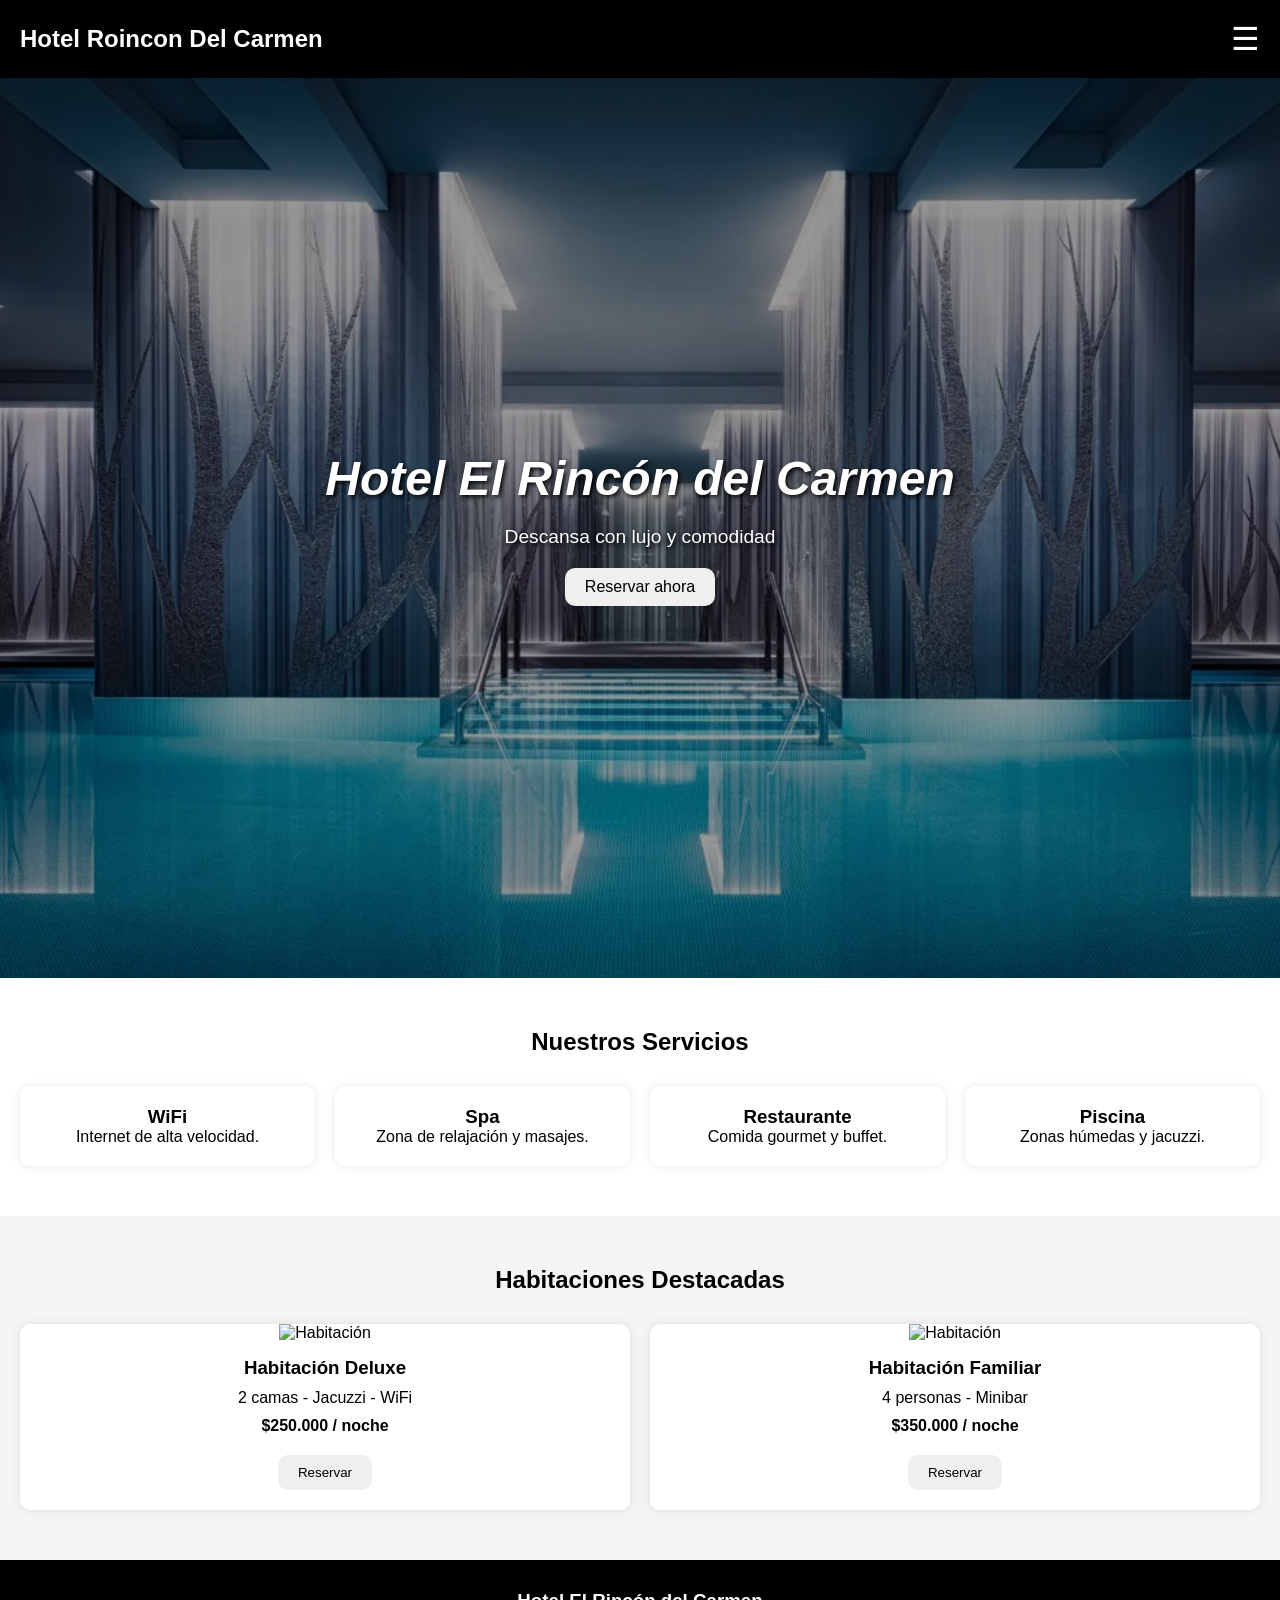
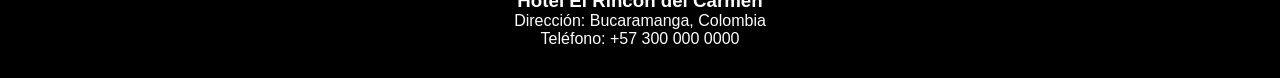
==== index.html @ b87ebd80 "se creo el index/home con una imagen de fondo, footer, navbar, sidebar y una interfaz agradable, aun" ====
<!DOCTYPE html>
<html lang="es">

<head>
  <meta charset="UTF-8">
  <meta name="viewport" content="width=device-width, initial-scale=1.0">

  <title>Rincón del Carmen</title>
  <script src="js/slidebar.js" defer></script>
  <link rel="stylesheet" href="./css/styles.css">
</head>

<body>

    <!-- NAVBAR -->
    <nav class="navbar">

    <h2 class="logo">
        Hotel Roincon Del Carmen
    </h2>

    <button class="btn-menu">
        ☰
    </button>

    </nav>

    <aside class="sidebar">

    <h2>Menú</h2>

    <nav>

        <a href="index.html">Inicio</a>

        <a href="reservas.html">
          Reservas
        </a>

        <a href="contacto.html">
          Contacto
        </a>

        <a href="login.html">
          Iniciar Sesión
        </a>

        <a href="registro.html">
          Registrarse
        </a>

    </nav>

    </aside>

  </nav>

  <!-- PORTADA -->
  <section class="portada">

    <div class="contenido-portada">

      <h1>
        Hotel El Rincón del Carmen
      </h1>

      <p>
        Descansa con lujo y comodidad
      </p>

      <button>
        Reservar ahora
      </button>

    </div>

  </section>

  <!-- SERVICIOS -->
  <section class="servicios">

    <h2>
      Nuestros Servicios
    </h2>

    <div class="contenedor-servicios">

      <div class="card-servicio">
        <h3>WiFi</h3>
        <p>Internet de alta velocidad.</p>
      </div>

      <div class="card-servicio">
        <h3>Spa</h3>
        <p>Zona de relajación y masajes.</p>
      </div>

      <div class="card-servicio">
        <h3>Restaurante</h3>
        <p>Comida gourmet y buffet.</p>
      </div>

      <div class="card-servicio">
        <h3>Piscina</h3>
        <p>Zonas húmedas y jacuzzi.</p>
      </div>

    </div>

  </section>

  <!-- HABITACIONES -->
  <section class="habitaciones">

    <h2>
      Habitaciones Destacadas
    </h2>

    <div class="contenedor-habitaciones">

      <div class="card-habitacion">

        <img src="./assets/img/habitacion1.jpg" alt="Habitación">

        <h3>Habitación Deluxe</h3>

        <p>2 camas - Jacuzzi - WiFi</p>

        <span>$250.000 / noche</span>

        <button>
          Reservar
        </button>

      </div>

      <div class="card-habitacion">

        <img src="./assets/img/habitacion2.jpg" alt="Habitación">

        <h3>Habitación Familiar</h3>

        <p>4 personas - Minibar</p>

        <span>$350.000 / noche</span>

        <button>
          Reservar
        </button>

      </div>

    </div>

  </section>

  <!-- FOOTER -->
  <footer class="footer">

    <h3>Hotel El Rincón del Carmen</h3>

    <p>Dirección: Bucaramanga, Colombia</p>

    <p>Teléfono: +57 300 000 0000</p>

  </footer>

</body>

</html>
---- css/styles.css ----
/* RESET */

*{
margin:0;
padding:0;
box-sizing:border-box;
}

/* BODY */

body{
font-family:Arial,sans-serif;
}

/* NAVBAR */

.navbar{
display:flex;
justify-content:space-between;
align-items:center;
padding:20px;
background-color:black;
position:relative;
z-index:1100;
}

.logo{
color:white;
}

/* BOTON MENU */

.btn-menu{
background:none;
border:none;
color:white;
font-size:2rem;
cursor:pointer;
z-index:1100;
}
/* SIDEBAR */

.sidebar{
position:fixed;
top:0;
left:-260px;
width:250px;
height:100vh;
background:white;
padding:30px 20px;
transition:0.3s;
box-shadow:4px 0 12px rgba(0,0,0,0.1);
}

.sidebar.activo{
left:0;
}

.sidebar nav{
display:flex;
flex-direction:column;
gap:20px;
margin-top:30px;
}

.sidebar a{
text-decoration:none;
color:black;
font-size:1.1rem;
}

/* PORTADA */

.portada{
height:100vh;
display:flex;
flex-direction:column;
justify-content:center;
align-items:center;
text-align:center;
color:white;

background-image:
linear-gradient(rgba(0,0,0,0.4),rgba(0,0,0,0.4)),
url("../assets/img/hotel.webp");

background-size:cover;
background-position:center;
}

.portada h1{
font-size:3rem;
font-style:italic;
text-shadow:2px 2px 5px black;
}

.portada p{
margin:20px 0;
font-size:1.2rem;
text-shadow:2px 2px 5px black;
color:white;
}

.portada button{
padding:10px 20px;
border:none;
border-radius:10px;
cursor:pointer;
font-size:1rem;
}

/* SERVICIOS */

.servicios{
padding:50px 20px;
text-align:center;
}

.contenedor-servicios{
display:grid;
grid-template-columns:repeat(auto-fit,minmax(200px,1fr));
gap:20px;
margin-top:30px;
}

.card-servicio{
padding:20px;
border-radius:10px;
box-shadow:0 0 10px rgba(0,0,0,0.1);
}

/* HABITACIONES */

.habitaciones{
padding:50px 20px;
text-align:center;
background-color:#f5f5f5;
}

.contenedor-habitaciones{
display:grid;
grid-template-columns:repeat(auto-fit,minmax(250px,1fr));
gap:20px;
margin-top:30px;
}

.card-habitacion{
background-color:white;
border-radius:10px;
overflow:hidden;
box-shadow:0 0 10px rgba(0,0,0,0.1);
}

.card-habitacion img{
width:100%;
height:250px;
object-fit:cover;
}

.card-habitacion h3{
margin-top:15px;
}

.card-habitacion p{
margin-top:10px;
}

.card-habitacion span{
display:block;
margin-top:10px;
font-weight:bold;
}

.card-habitacion button{
margin:20px;
padding:10px 20px;
border:none;
border-radius:10px;
cursor:pointer;
}

/* FOOTER */

.footer{
padding:30px;
text-align:center;
background-color:black;
color:white;
}
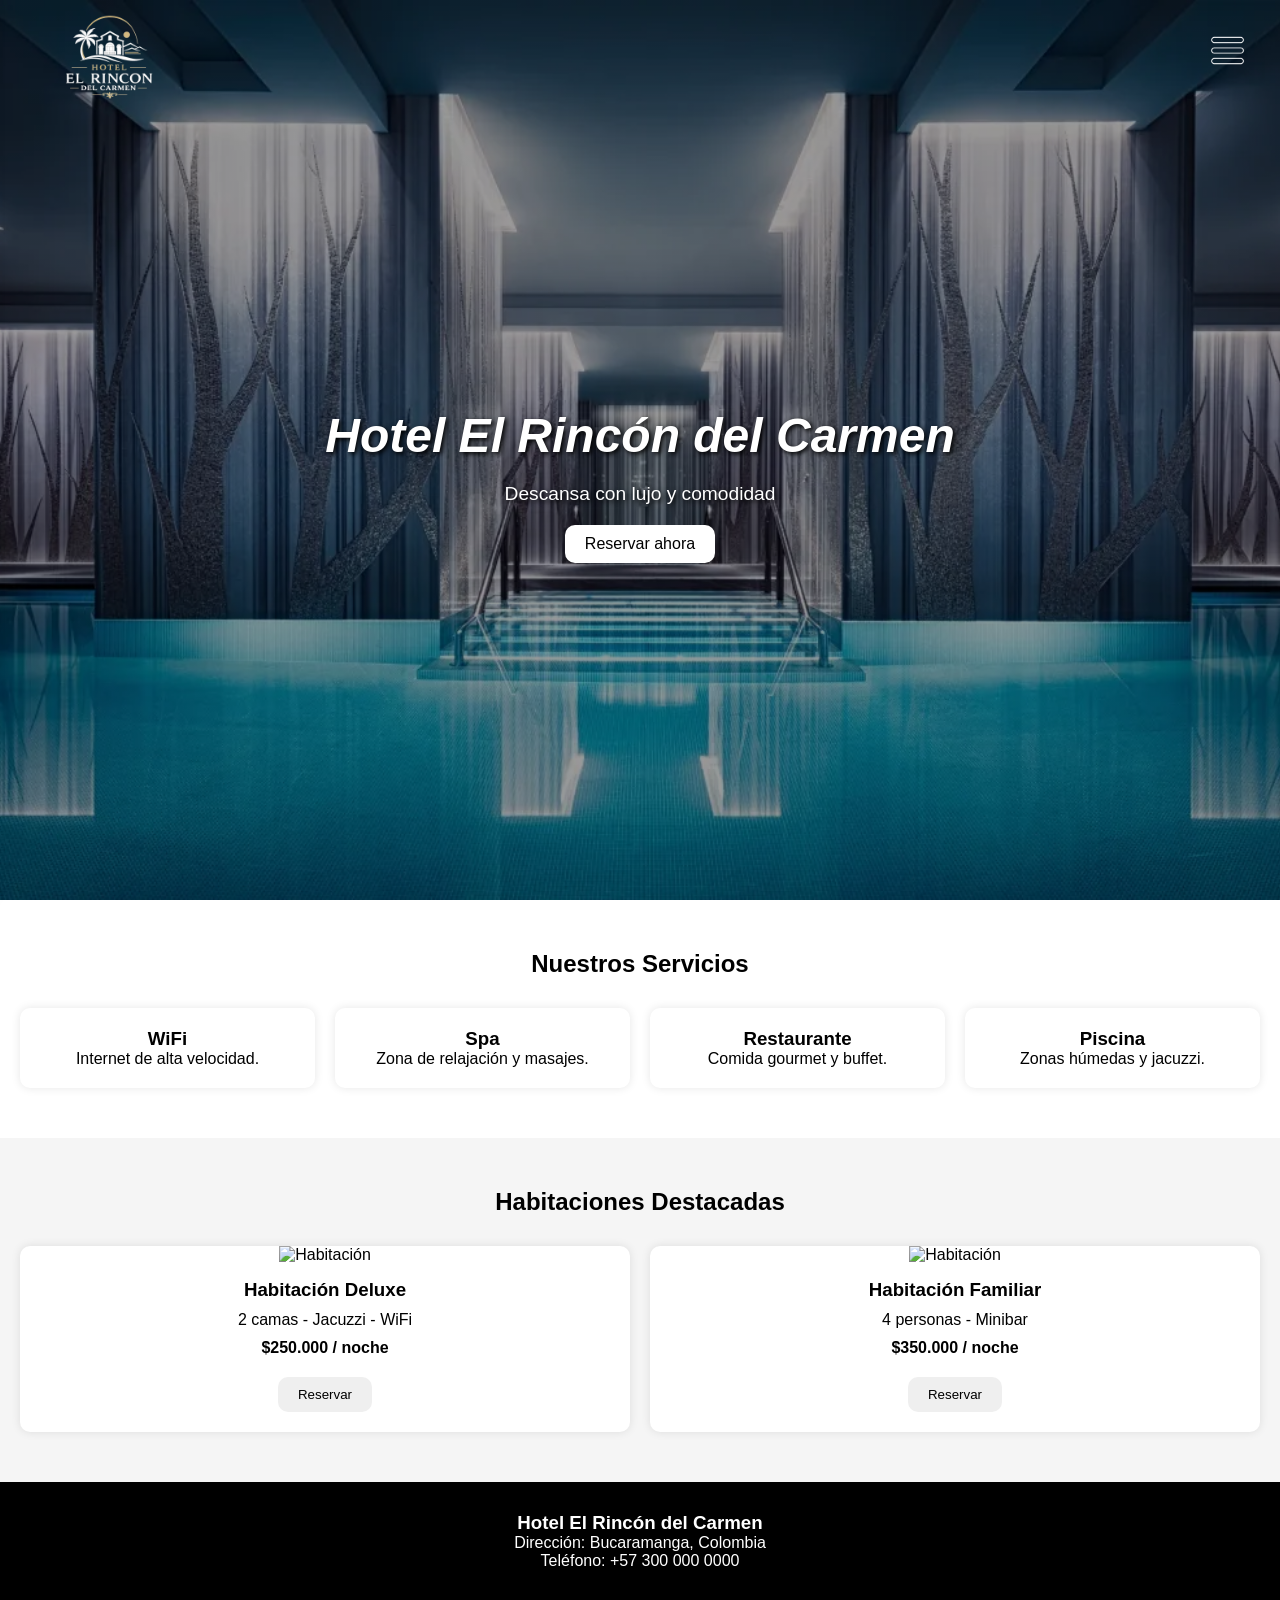
==== commit 2f800744: "se mejoro la interfaz quitando la navbar negra y agregando el logo y el menu a la misma img, tambien" ====
--- a/index.html
+++ b/index.html
@@ -6,7 +6,7 @@
   <meta name="viewport" content="width=device-width, initial-scale=1.0">
 
   <title>Rincón del Carmen</title>
-  <script src="js/slidebar.js" defer></script>
+  <script src="js/sidebar.js" defer></script>
   <link rel="stylesheet" href="./css/styles.css">
 </head>
 
@@ -16,11 +16,11 @@
     <nav class="navbar">
 
     <h2 class="logo">
-        Hotel Roincon Del Carmen
+      <img src="./assets/icons/logotipoHotelRC.png" alt="HOTEL RC" class="logo">
     </h2>
 
     <button class="btn-menu">
-        ☰
+        <img src="assets/icons/barra-de-menus.png" alt="☰" class="icono-menu">
     </button>
 
     </nav>
@@ -68,9 +68,9 @@
         Descansa con lujo y comodidad
       </p>
 
-      <button>
+      <a href="#habitaciones" class="btn-reservar">
         Reservar ahora
-      </button>
+      </a>
 
     </div>
 
@@ -110,7 +110,7 @@
   </section>
 
   <!-- HABITACIONES -->
-  <section class="habitaciones">
+  <section class="habitaciones" id="habitaciones">
 
     <h2>
       Habitaciones Destacadas
--- a/css/styles.css
+++ b/css/styles.css
@@ -1,3 +1,7 @@
+html{
+scroll-behavior:smooth;
+}
+
 /* RESET */
 
 *{
@@ -10,6 +14,7 @@
 
 body{
 font-family:Arial,sans-serif;
+
 }
 
 /* NAVBAR */
@@ -18,26 +23,44 @@
 display:flex;
 justify-content:space-between;
 align-items:center;
-padding:20px;
-background-color:black;
-position:relative;
-z-index:1100;
+padding:20px 30px;
+height:100px;
+
+background-color:transparent;
+
+position:absolute;
+top:0;
+left:0;
+width:100%;
+z-index:1000;
 }
 
 .logo{
-color:white;
-}
-
-/* BOTON MENU */
+width:160px;
+height:auto;
+padding-top: 15px;
+}
 
 .btn-menu{
 background:none;
 border:none;
-color:white;
-font-size:2rem;
 cursor:pointer;
-z-index:1100;
-}
+display:flex;
+align-items:center;
+justify-content:center;
+padding:0;
+}
+
+.icono-menu{
+width:45px;
+height:45px;
+object-fit:contain;
+
+/* Hace que el icono negro se vuelva blanco */
+filter:invert(1);
+
+}
+
 /* SIDEBAR */
 
 .sidebar{
@@ -80,6 +103,9 @@
 text-align:center;
 color:white;
 
+/* El navbar tiene ~70px de alto aprox, el padding evita que el texto quede detrás */
+padding-top:70px;
+
 background-image:
 linear-gradient(rgba(0,0,0,0.4),rgba(0,0,0,0.4)),
 url("../assets/img/hotel.webp");
@@ -101,12 +127,14 @@
 color:white;
 }
 
-.portada button{
-padding:10px 20px;
-border:none;
-border-radius:10px;
-cursor:pointer;
-font-size:1rem;
+.btn-reservar{
+display:inline-block; /*Hace que el <a> se comporte parecido a un botón.*/
+padding:10px 20px; /*Y X*/
+background:white;
+color:black;
+text-decoration:none; /*QUITA EL SUBRAYADO AZUL*/
+border-radius:10px;
+font-size:1rem; /*APROX 16PX, es mas adaptable*/
 }
 
 /* SERVICIOS */
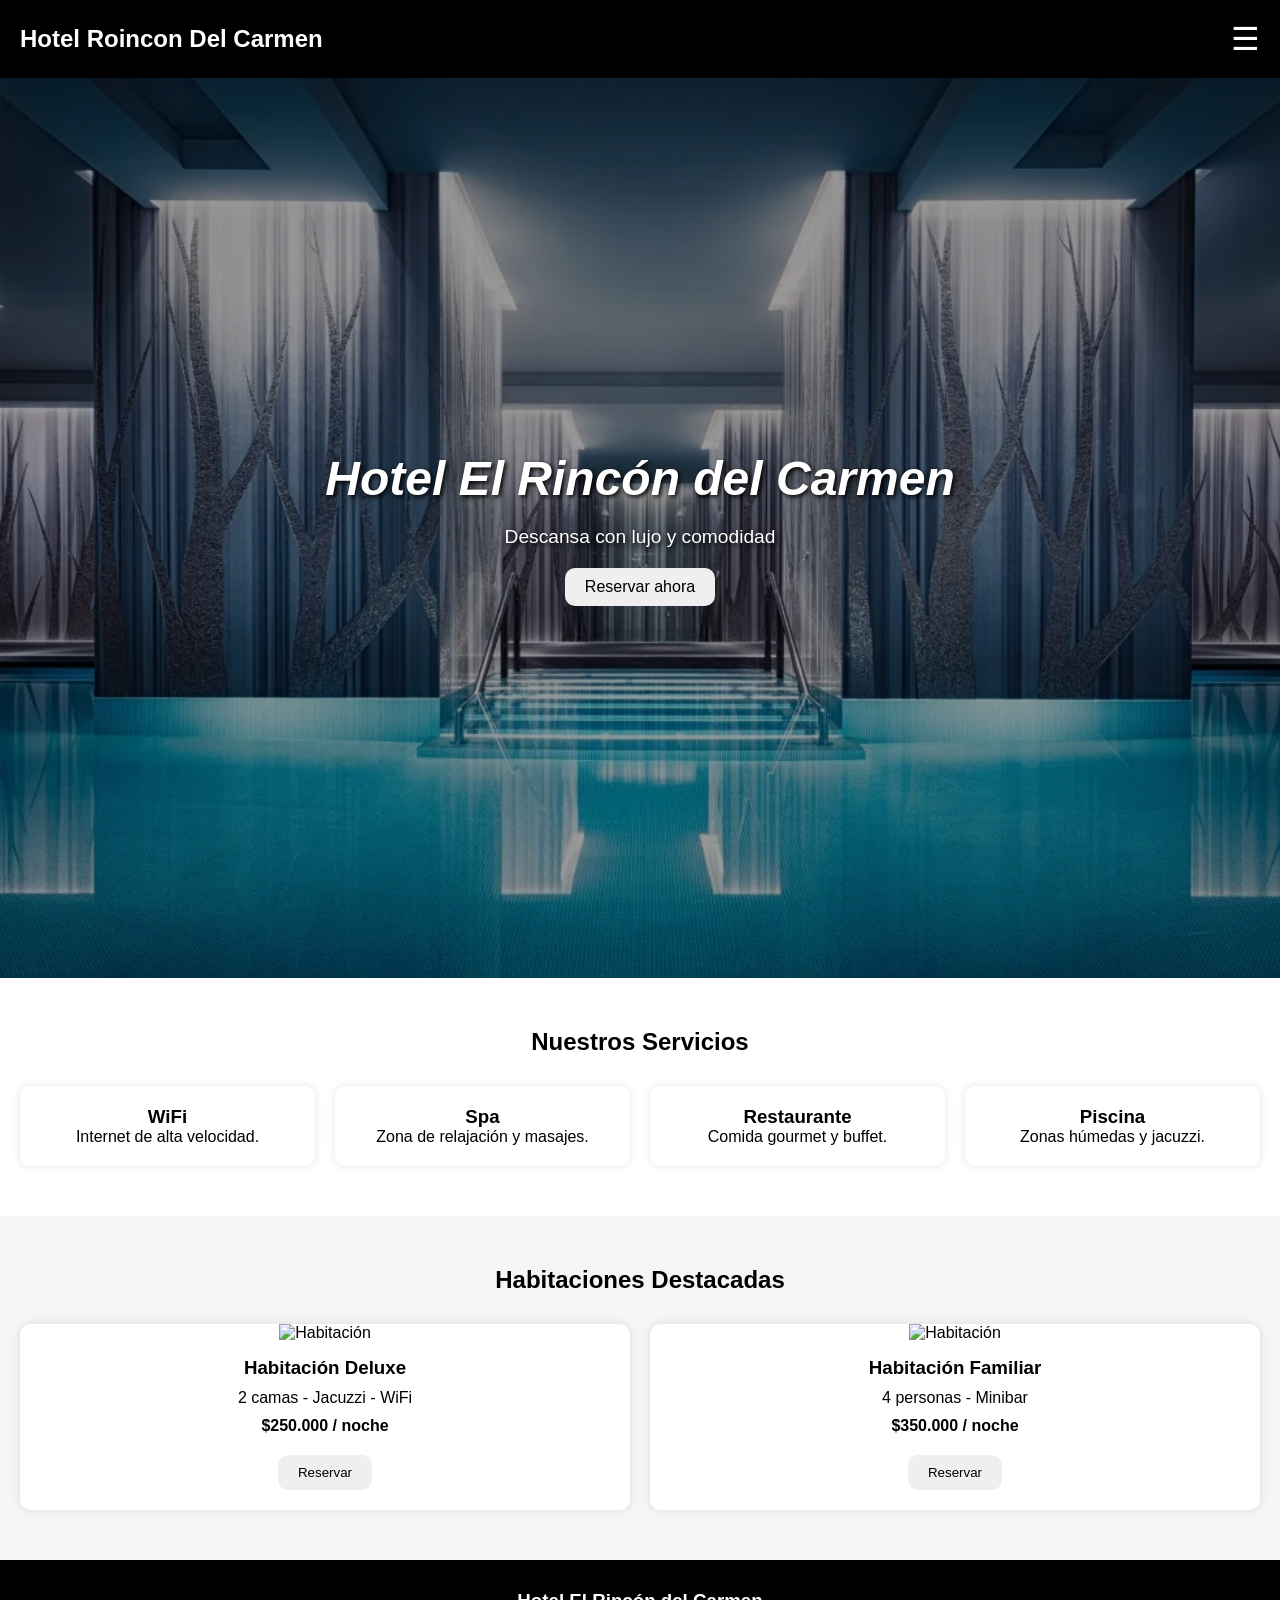
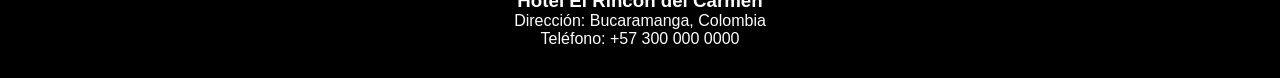
==== commit 42c63137: "se realizo avance de la paginad de registro incluyendo html, css y js con la parte de validaciones p" ====
--- a/index.html
+++ b/index.html
@@ -6,21 +6,21 @@
   <meta name="viewport" content="width=device-width, initial-scale=1.0">
 
   <title>Rincón del Carmen</title>
-  <script src="js/sidebar.js" defer></script>
+  <script src="js/slidebar.js" defer></script>
   <link rel="stylesheet" href="./css/styles.css">
 </head>
 
 <body>
 
-    <!-- NAVBAR -->
+    <!-- NAVBAR --> 
     <nav class="navbar">
 
     <h2 class="logo">
-      <img src="./assets/icons/logotipoHotelRC.png" alt="HOTEL RC" class="logo">
+        Hotel Roincon Del Carmen
     </h2>
 
     <button class="btn-menu">
-        <img src="assets/icons/barra-de-menus.png" alt="☰" class="icono-menu">
+        ☰
     </button>
 
     </nav>
@@ -68,9 +68,9 @@
         Descansa con lujo y comodidad
       </p>
 
-      <a href="#habitaciones" class="btn-reservar">
+      <button>
         Reservar ahora
-      </a>
+      </button>
 
     </div>
 
@@ -110,7 +110,7 @@
   </section>
 
   <!-- HABITACIONES -->
-  <section class="habitaciones" id="habitaciones">
+  <section class="habitaciones">
 
     <h2>
       Habitaciones Destacadas
--- a/css/styles.css
+++ b/css/styles.css
@@ -1,7 +1,3 @@
-html{
-scroll-behavior:smooth;
-}
-
 /* RESET */
 
 *{
@@ -14,7 +10,7 @@
 
 body{
 font-family:Arial,sans-serif;
-
+margin: auto;
 }
 
 /* NAVBAR */
@@ -23,44 +19,26 @@
 display:flex;
 justify-content:space-between;
 align-items:center;
-padding:20px 30px;
-height:100px;
-
-background-color:transparent;
-
-position:absolute;
-top:0;
-left:0;
-width:100%;
-z-index:1000;
+padding:20px;
+background-color:black;
+position:relative;
+z-index:1100;
 }
 
 .logo{
-width:160px;
-height:auto;
-padding-top: 15px;
+color:white;
 }
+
+/* BOTON MENU */
 
 .btn-menu{
 background:none;
 border:none;
+color:white;
+font-size:2rem;
 cursor:pointer;
-display:flex;
-align-items:center;
-justify-content:center;
-padding:0;
+z-index:1100;
 }
-
-.icono-menu{
-width:45px;
-height:45px;
-object-fit:contain;
-
-/* Hace que el icono negro se vuelva blanco */
-filter:invert(1);
-
-}
-
 /* SIDEBAR */
 
 .sidebar{
@@ -72,7 +50,7 @@
 background:white;
 padding:30px 20px;
 transition:0.3s;
-box-shadow:4px 0 12px rgba(0,0,0,0.1);
+box-shadow:4px 0 12px rgba(241, 241, 241, 0.1);
 }
 
 .sidebar.activo{
@@ -103,9 +81,6 @@
 text-align:center;
 color:white;
 
-/* El navbar tiene ~70px de alto aprox, el padding evita que el texto quede detrás */
-padding-top:70px;
-
 background-image:
 linear-gradient(rgba(0,0,0,0.4),rgba(0,0,0,0.4)),
 url("../assets/img/hotel.webp");
@@ -127,14 +102,12 @@
 color:white;
 }
 
-.btn-reservar{
-display:inline-block; /*Hace que el <a> se comporte parecido a un botón.*/
-padding:10px 20px; /*Y X*/
-background:white;
-color:black;
-text-decoration:none; /*QUITA EL SUBRAYADO AZUL*/
+.portada button{
+padding:10px 20px;
+border:none;
 border-radius:10px;
-font-size:1rem; /*APROX 16PX, es mas adaptable*/
+cursor:pointer;
+font-size:1rem;
 }
 
 /* SERVICIOS */
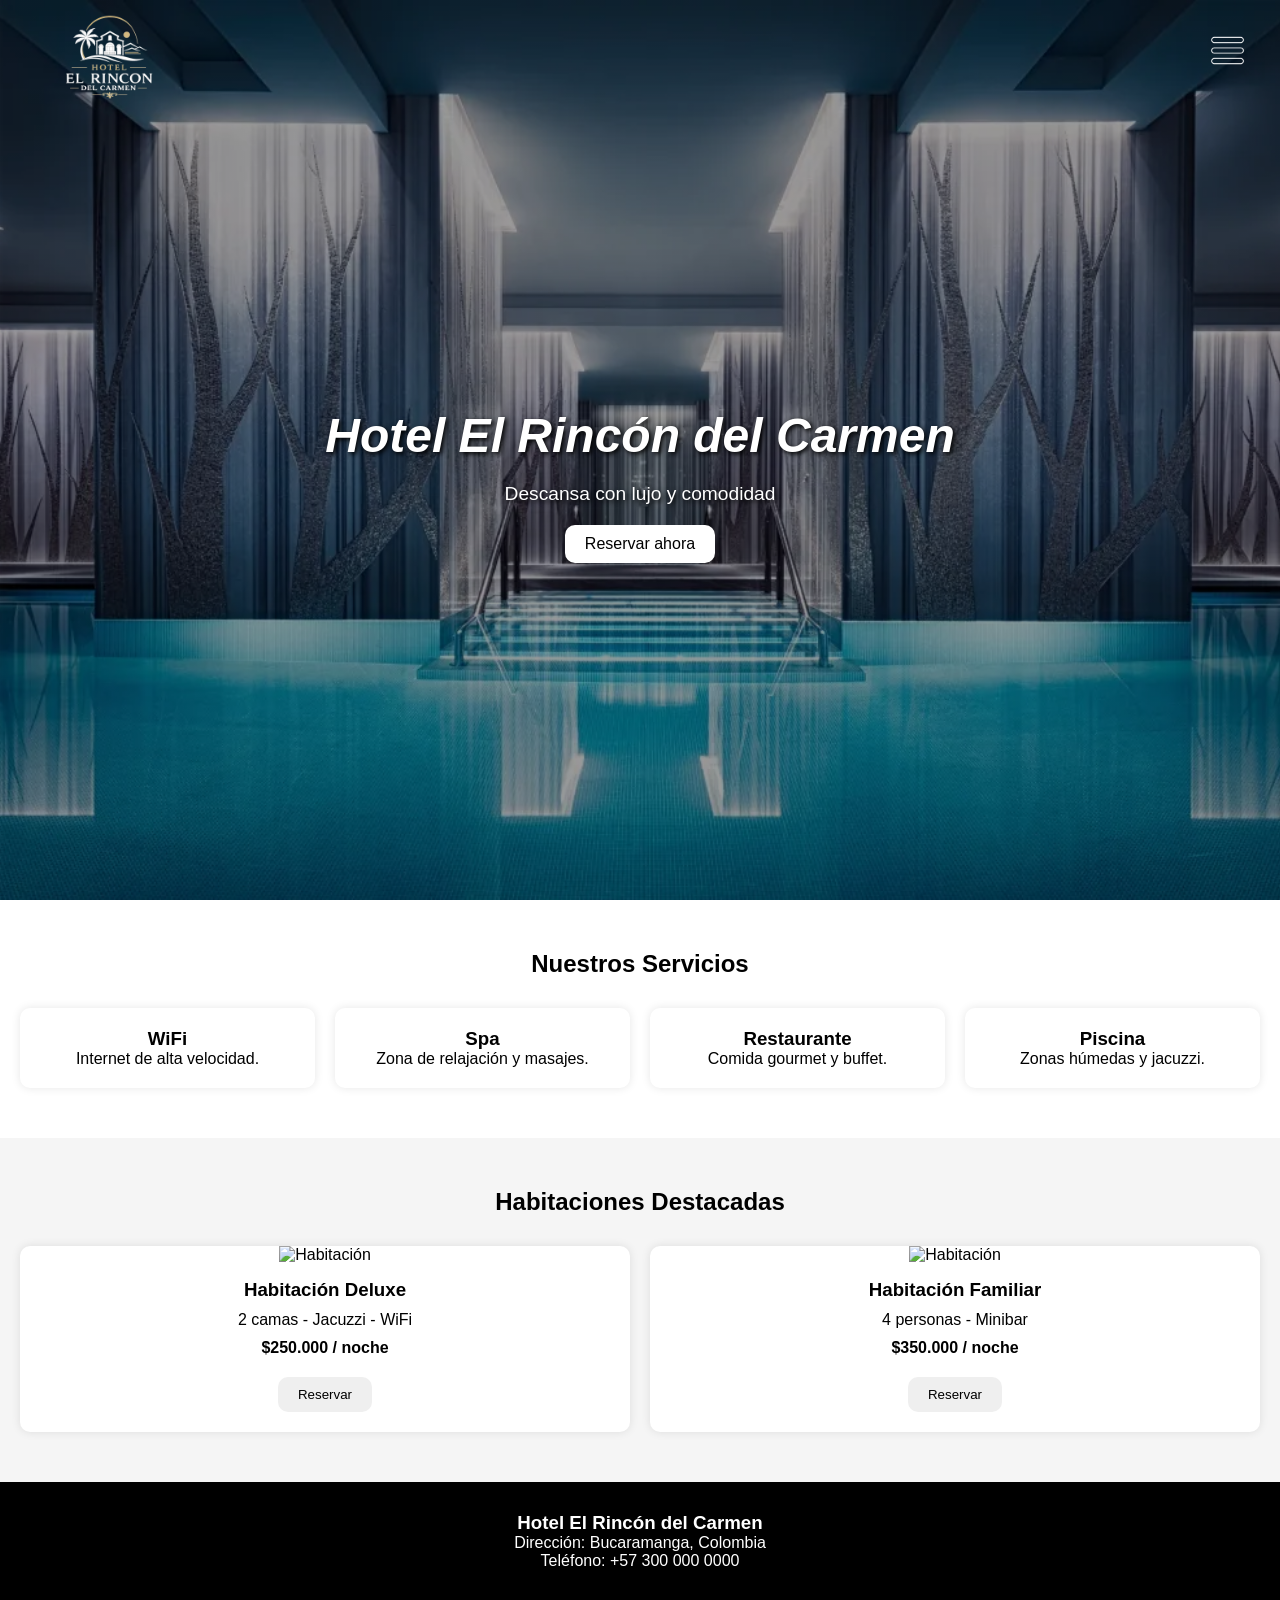
==== commit e4ababfa: "Merge remote-tracking branch 'origin/DevPedro' into DevJulian" ====
--- a/index.html
+++ b/index.html
@@ -6,7 +6,7 @@
   <meta name="viewport" content="width=device-width, initial-scale=1.0">
 
   <title>Rincón del Carmen</title>
-  <script src="js/slidebar.js" defer></script>
+  <script src="js/sidebar.js" defer></script>
   <link rel="stylesheet" href="./css/styles.css">
 </head>
 
@@ -16,11 +16,11 @@
     <nav class="navbar">
 
     <h2 class="logo">
-        Hotel Roincon Del Carmen
+      <img src="./assets/icons/logotipoHotelRC.png" alt="HOTEL RC" class="logo">
     </h2>
 
     <button class="btn-menu">
-        ☰
+        <img src="assets/icons/barra-de-menus.png" alt="☰" class="icono-menu">
     </button>
 
     </nav>
@@ -68,9 +68,9 @@
         Descansa con lujo y comodidad
       </p>
 
-      <button>
+      <a href="#habitaciones" class="btn-reservar">
         Reservar ahora
-      </button>
+      </a>
 
     </div>
 
@@ -110,7 +110,7 @@
   </section>
 
   <!-- HABITACIONES -->
-  <section class="habitaciones">
+  <section class="habitaciones" id="habitaciones">
 
     <h2>
       Habitaciones Destacadas
--- a/css/styles.css
+++ b/css/styles.css
@@ -1,3 +1,7 @@
+html{
+scroll-behavior:smooth;
+}
+
 /* RESET */
 
 *{
@@ -19,26 +23,44 @@
 display:flex;
 justify-content:space-between;
 align-items:center;
-padding:20px;
-background-color:black;
-position:relative;
-z-index:1100;
+padding:20px 30px;
+height:100px;
+
+background-color:transparent;
+
+position:absolute;
+top:0;
+left:0;
+width:100%;
+z-index:1000;
 }
 
 .logo{
-color:white;
-}
-
-/* BOTON MENU */
+width:160px;
+height:auto;
+padding-top: 15px;
+}
 
 .btn-menu{
 background:none;
 border:none;
-color:white;
-font-size:2rem;
 cursor:pointer;
-z-index:1100;
-}
+display:flex;
+align-items:center;
+justify-content:center;
+padding:0;
+}
+
+.icono-menu{
+width:45px;
+height:45px;
+object-fit:contain;
+
+/* Hace que el icono negro se vuelva blanco */
+filter:invert(1);
+
+}
+
 /* SIDEBAR */
 
 .sidebar{
@@ -81,6 +103,9 @@
 text-align:center;
 color:white;
 
+/* El navbar tiene ~70px de alto aprox, el padding evita que el texto quede detrás */
+padding-top:70px;
+
 background-image:
 linear-gradient(rgba(0,0,0,0.4),rgba(0,0,0,0.4)),
 url("../assets/img/hotel.webp");
@@ -102,12 +127,14 @@
 color:white;
 }
 
-.portada button{
-padding:10px 20px;
-border:none;
-border-radius:10px;
-cursor:pointer;
-font-size:1rem;
+.btn-reservar{
+display:inline-block; /*Hace que el <a> se comporte parecido a un botón.*/
+padding:10px 20px; /*Y X*/
+background:white;
+color:black;
+text-decoration:none; /*QUITA EL SUBRAYADO AZUL*/
+border-radius:10px;
+font-size:1rem; /*APROX 16PX, es mas adaptable*/
 }
 
 /* SERVICIOS */
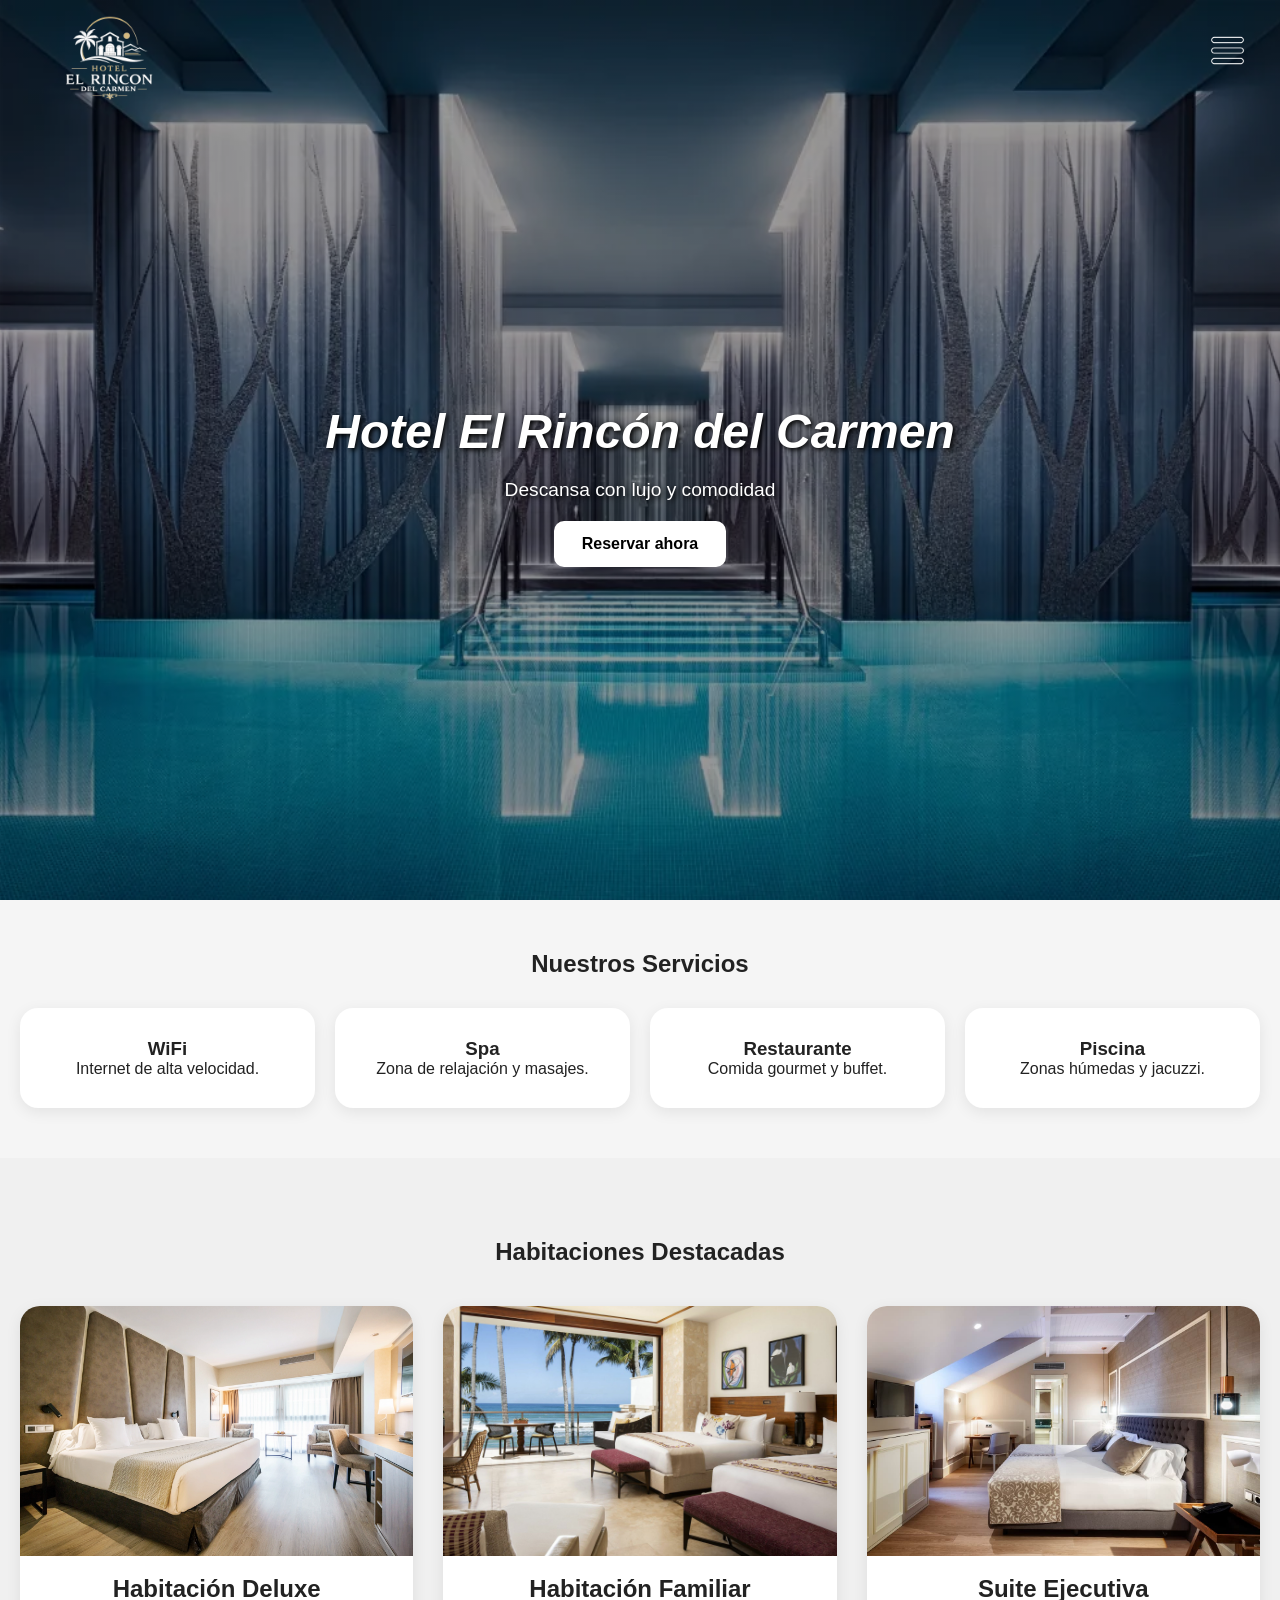
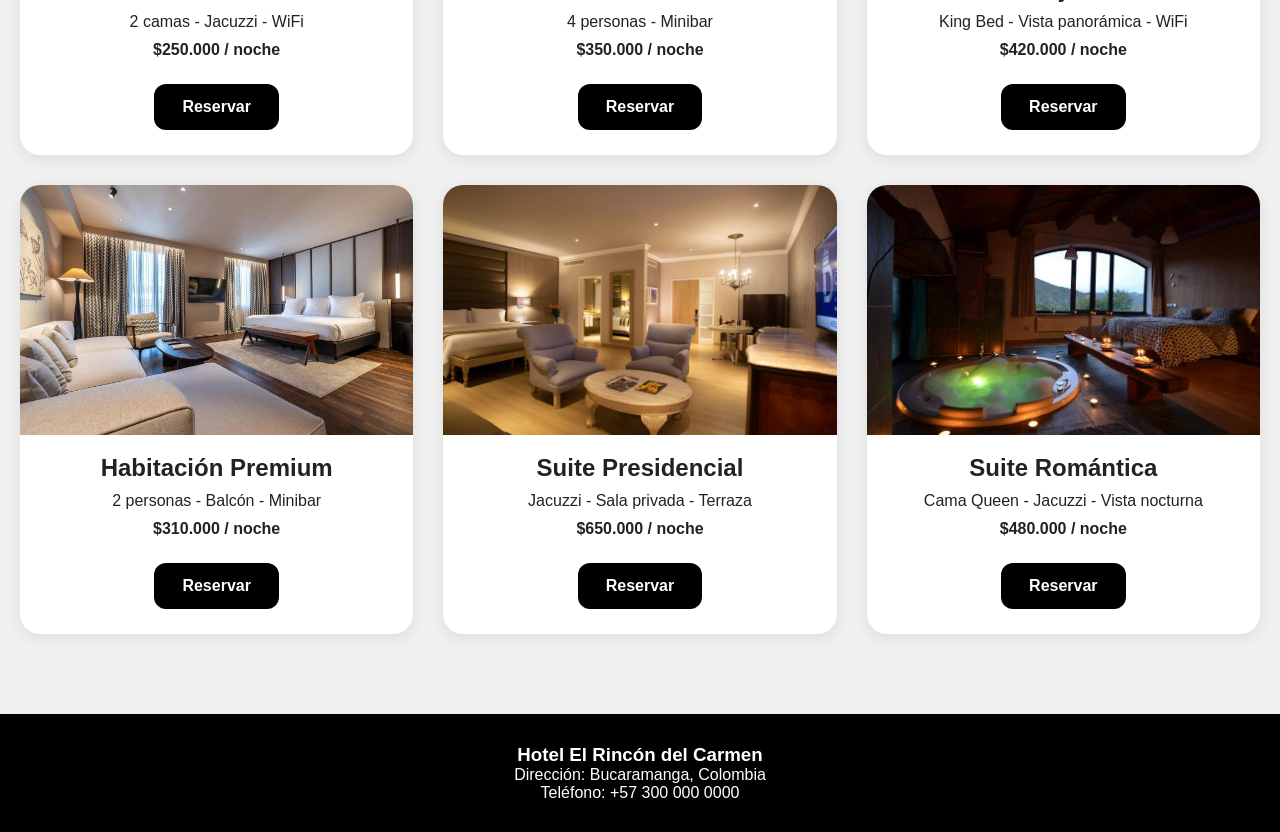
==== commit 62221ee7: "se agregaron las habitaciones, con un diseño agradable y un boton de reservar funcional, se agregaro" ====
--- a/index.html
+++ b/index.html
@@ -7,17 +7,18 @@
 
   <title>Rincón del Carmen</title>
   <script src="js/sidebar.js" defer></script>
+  <script src="js/reservas.js"></script>
   <link rel="stylesheet" href="./css/styles.css">
 </head>
 
 <body>
 
-    <!-- NAVBAR --> 
+    <!-- NAVBAR -->
     <nav class="navbar">
 
-    <h2 class="logo">
+    <div class="logo">
       <img src="./assets/icons/logotipoHotelRC.png" alt="HOTEL RC" class="logo">
-    </h2>
+    </div>
 
     <button class="btn-menu">
         <img src="assets/icons/barra-de-menus.png" alt="☰" class="icono-menu">
@@ -120,7 +121,7 @@
 
       <div class="card-habitacion">
 
-        <img src="./assets/img/habitacion1.jpg" alt="Habitación">
+        <img src="./assets/img/habitacion1.webp" alt="Habitación">
 
         <h3>Habitación Deluxe</h3>
 
@@ -128,9 +129,7 @@
 
         <span>$250.000 / noche</span>
 
-        <button>
-          Reservar
-        </button>
+        <a href="#" onclick="reservarHabitacion()">Reservar</a>
 
       </div>
 
@@ -144,12 +143,65 @@
 
         <span>$350.000 / noche</span>
 
-        <button>
-          Reservar
-        </button>
-
-      </div>
-
+        <a href="#" onclick="reservarHabitacion()">Reservar</a>
+
+      </div>
+
+      <div class="card-habitacion">
+
+        <img src="./assets/img/habitacion3.jpg" alt="Habitación">
+
+        <h3>Suite Ejecutiva</h3>
+
+        <p>King Bed - Vista panorámica - WiFi</p>
+
+        <span>$420.000 / noche</span>
+
+        <a href="#" onclick="reservarHabitacion()">Reservar</a>
+
+      </div>
+
+      <div class="card-habitacion">
+
+        <img src="./assets/img/habitacion4.jpg" alt="Habitación">
+
+        <h3>Habitación Premium</h3>
+
+        <p>2 personas - Balcón - Minibar</p>
+
+        <span>$310.000 / noche</span>
+
+        <a href="#" onclick="reservarHabitacion()">Reservar</a>
+
+      </div>
+
+      <div class="card-habitacion">
+
+        <img src="./assets/img/habitacion5.jpg" alt="Habitación">
+
+        <h3>Suite Presidencial</h3>
+
+        <p>Jacuzzi - Sala privada - Terraza</p>
+
+        <span>$650.000 / noche</span>
+
+        <a href="#" onclick="reservarHabitacion()">Reservar</a>
+
+      </div>
+
+      <div class="card-habitacion">
+
+        <img src="./assets/img/habitacion6.jpg" alt="Habitación">
+
+        <h3>Suite Romántica</h3>
+
+        <p>Cama Queen - Jacuzzi - Vista nocturna</p>
+
+        <span>$480.000 / noche</span>
+
+        <a href="#" onclick="reservarHabitacion()">Reservar</a>
+
+      </div>
     </div>
 
   </section>
--- a/css/styles.css
+++ b/css/styles.css
@@ -14,7 +14,9 @@
 
 body{
 font-family:Arial,sans-serif;
-margin: auto;
+margin:auto;
+background-color:#f5f5f5;
+color:#222;
 }
 
 /* NAVBAR */
@@ -129,12 +131,19 @@
 
 .btn-reservar{
 display:inline-block; /*Hace que el <a> se comporte parecido a un botón.*/
-padding:10px 20px; /*Y X*/
+padding:14px 28px; /*Y X*/
 background:white;
 color:black;
 text-decoration:none; /*QUITA EL SUBRAYADO AZUL*/
 border-radius:10px;
 font-size:1rem; /*APROX 16PX, es mas adaptable*/
+font-weight: bold;
+transition: 0.3s ease;
+}
+
+.btn-reservar:hover{
+transform:translateY(-2px);
+background:#e9e9e9;
 }
 
 /* SERVICIOS */
@@ -152,41 +161,55 @@
 }
 
 .card-servicio{
-padding:20px;
-border-radius:10px;
-box-shadow:0 0 10px rgba(0,0,0,0.1);
+padding:30px 20px;
+border-radius:18px;
+background:white;
+box-shadow:0 4px 15px rgba(0,0,0,0.08);
+transition:all 0.3s ease;
+}
+
+.card-servicio:hover{
+transform:translateY(-5px);
+box-shadow:0 8px 25px rgba(0,0,0,0.15);
 }
 
 /* HABITACIONES */
 
 .habitaciones{
-padding:50px 20px;
-text-align:center;
-background-color:#f5f5f5;
+padding:80px 20px;
+text-align:center;
+background-color:#f0f0f0;
 }
 
 .contenedor-habitaciones{
 display:grid;
-grid-template-columns:repeat(auto-fit,minmax(250px,1fr));
-gap:20px;
-margin-top:30px;
+grid-template-columns:repeat(auto-fit,minmax(320px,1fr)); /*Crea automáticamente todas las columnas que quepan, donde cada una tenga mínimo 320px y crezca ocupando el espacio disponible*/
+gap:30px;
+margin-top:40px;
 }
 
 .card-habitacion{
 background-color:white;
-border-radius:10px;
+border-radius:20px;
 overflow:hidden;
-box-shadow:0 0 10px rgba(0,0,0,0.1);
+box-shadow:0 4px 15px rgba(0,0,0,0.08);
+transition:all 0.3s ease;
+}
+
+.card-habitacion:hover{
+transform:translateY(-6px);
+box-shadow:0 10px 30px rgba(0,0,0,0.15);
 }
 
 .card-habitacion img{
 width:100%;
 height:250px;
-object-fit:cover;
+object-fit:cover; /*controla cómo una imagen llena su contenedor, la imagen llena todo el espacio*/
 }
 
 .card-habitacion h3{
 margin-top:15px;
+font-size:1.5rem;
 }
 
 .card-habitacion p{
@@ -194,19 +217,30 @@
 }
 
 .card-habitacion span{
-display:block;
+display:block; /*hace que se alinie mejor el texto en este caso*/
 margin-top:10px;
 font-weight:bold;
 }
 
-.card-habitacion button{
-margin:20px;
-padding:10px 20px;
-border:none;
-border-radius:10px;
+.card-habitacion a{
+display:inline-block; /*hace que funcione como boton*/
+margin:25px;
+padding:14px 28px;
+border-radius:12px;
 cursor:pointer;
-}
-
+background:black;
+color:white;
+font-size:1rem;
+font-weight:bold;
+text-decoration:none;
+
+transition:transform 0.3s ease, background-color 0.3s ease;
+}
+
+.card-habitacion a:hover{
+transform:translateY(-3px);
+background-color:#333;
+}
 /* FOOTER */
 
 .footer{
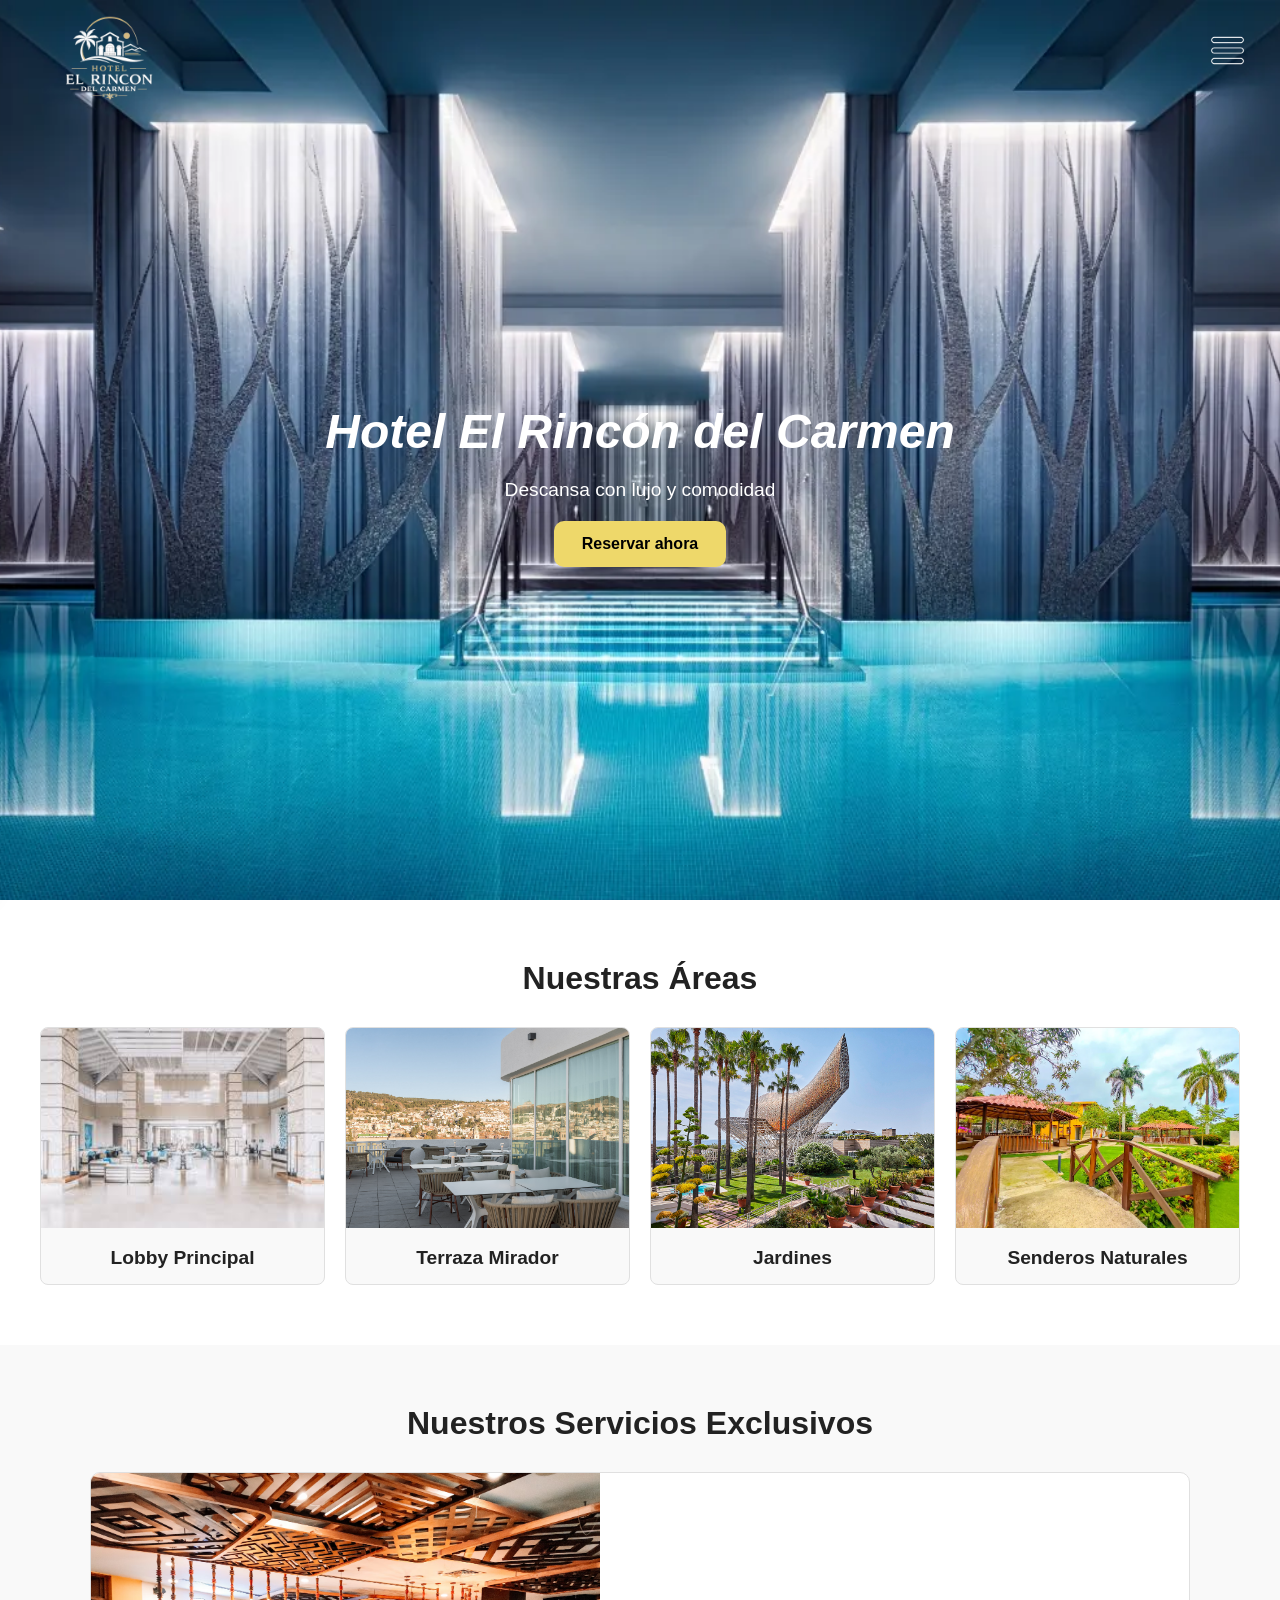
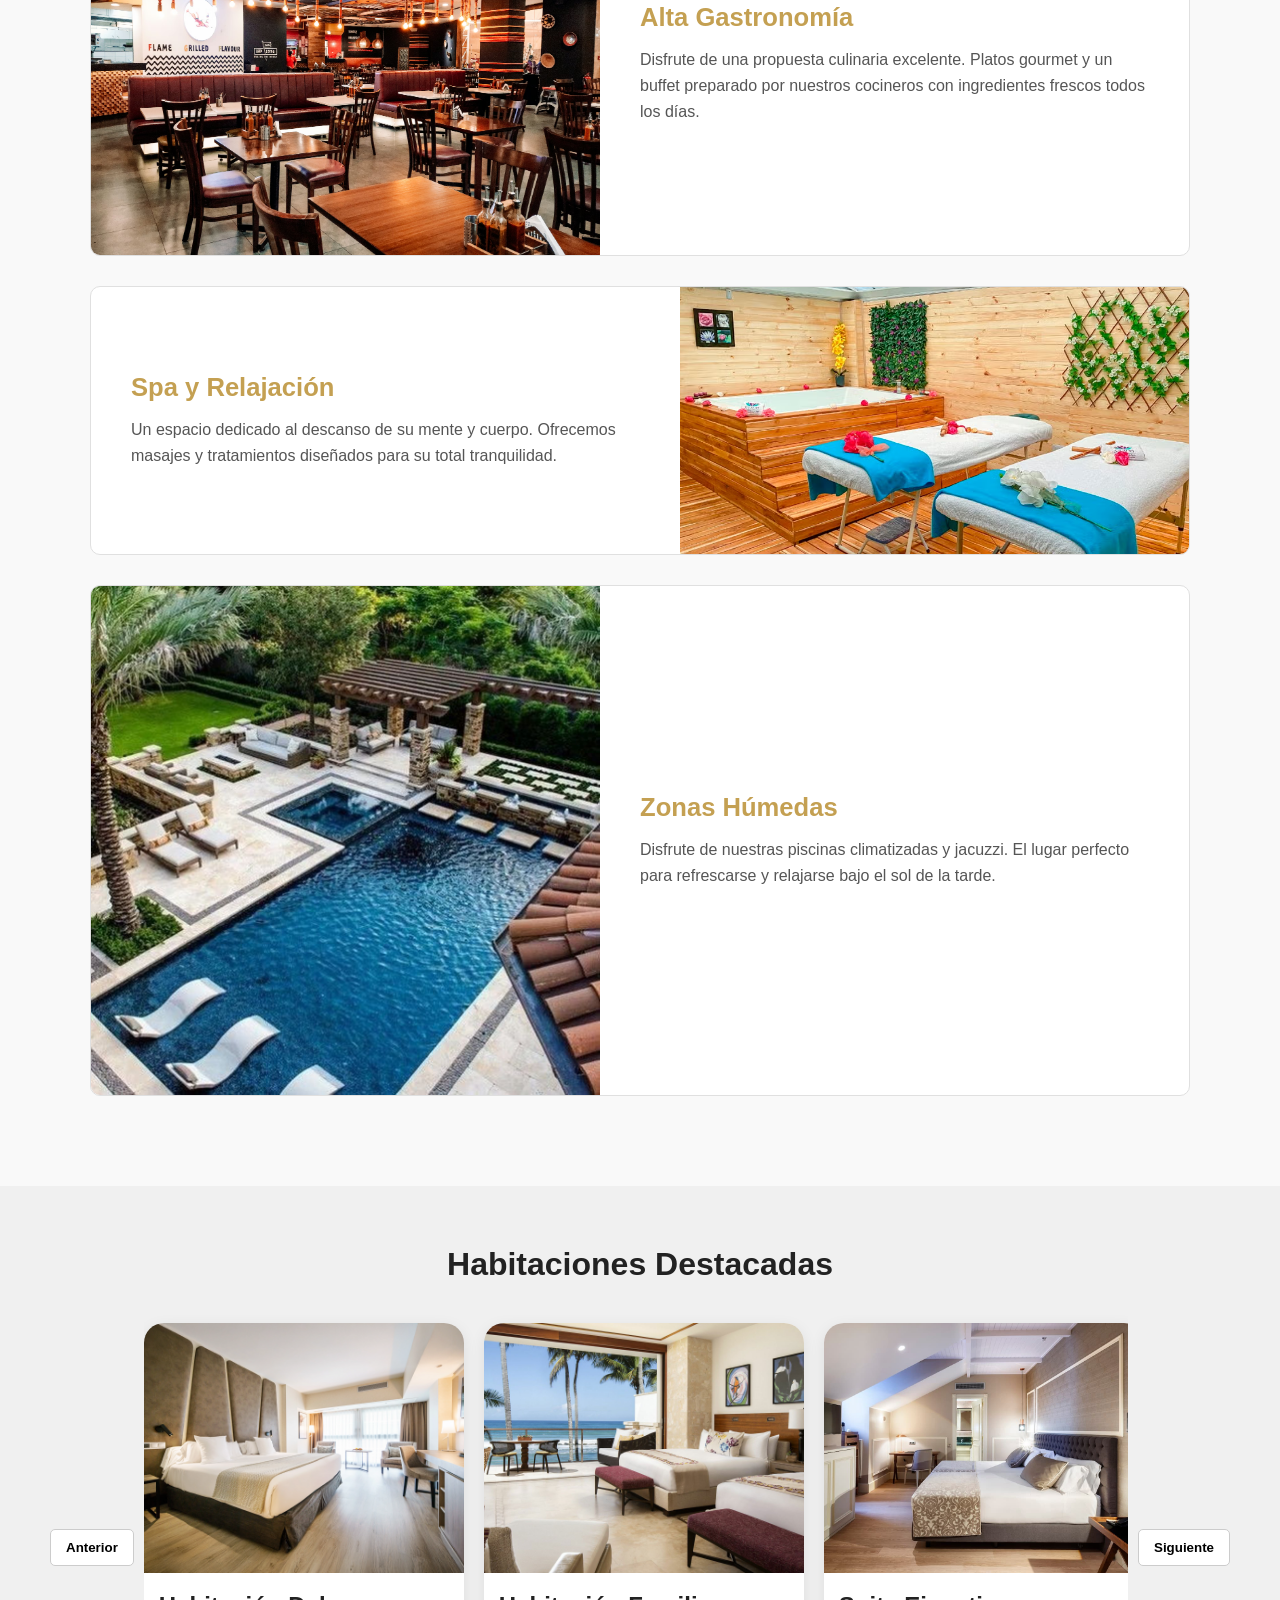
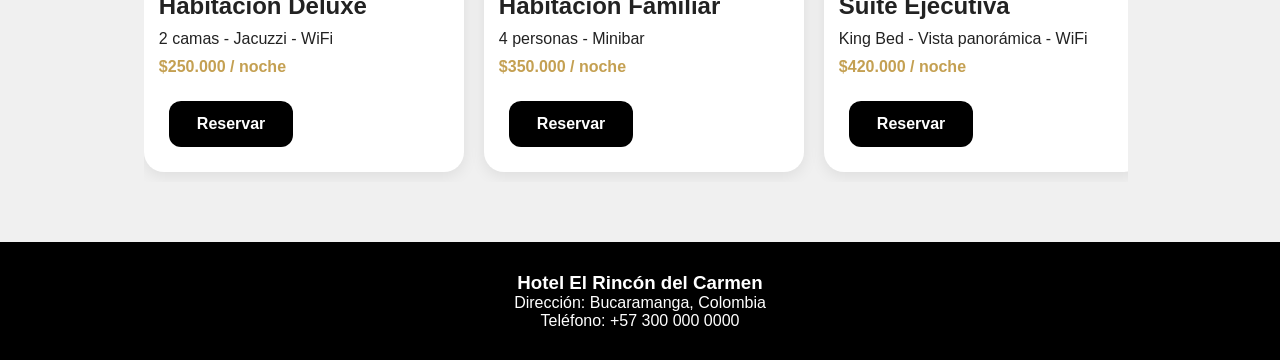
==== commit d3a8023b: "se creo el carrusel de habitaciones, se corrigio el sidebar, se agregaron imagenes tanto de las area" ====
--- a/index.html
+++ b/index.html
@@ -4,219 +4,168 @@
 <head>
   <meta charset="UTF-8">
   <meta name="viewport" content="width=device-width, initial-scale=1.0">
-
   <title>Rincón del Carmen</title>
   <script src="js/sidebar.js" defer></script>
-  <script src="js/reservas.js"></script>
+  <script src="js/reservas.js" defer></script>
+  <script src="js/components/carousel.js"></script>
   <link rel="stylesheet" href="./css/styles.css">
 </head>
 
 <body>
 
-    <!-- NAVBAR -->
-    <nav class="navbar">
-
+  <!-- NAVBAR -->
+  <nav class="navbar">
     <div class="logo">
       <img src="./assets/icons/logotipoHotelRC.png" alt="HOTEL RC" class="logo">
     </div>
+    <button class="btn-menu">
+      <img src="assets/icons/barra-de-menus.png" alt="☰" class="icono-menu">
+    </button>
+  </nav>
 
-    <button class="btn-menu">
-        <img src="assets/icons/barra-de-menus.png" alt="☰" class="icono-menu">
-    </button>
-
+  <!-- SIDEBAR -->
+  <aside class="sidebar">
+    <div class="sidebar-logo">
+      <span class="sidebar-hotel-label">Hotel</span>
+      <h2>El Rincón</h2>
+      <span class="sidebar-hotel-sub">Del Carmen</span>
+    </div>
+    <nav>
+      <a href="index.html">Inicio</a>
+      <a href="reservas.html">Reservas</a>
+      <a href="contacto.html">Contacto</a>
+      <hr class="nav-divider">
+      <a href="login.html">Iniciar Sesión</a>
+      <a href="registro.html">Registrarse</a>
     </nav>
-
-    <aside class="sidebar">
-
-    <h2>Menú</h2>
-
-    <nav>
-
-        <a href="index.html">Inicio</a>
-
-        <a href="reservas.html">
-          Reservas
-        </a>
-
-        <a href="contacto.html">
-          Contacto
-        </a>
-
-        <a href="login.html">
-          Iniciar Sesión
-        </a>
-
-        <a href="registro.html">
-          Registrarse
-        </a>
-
-    </nav>
-
-    </aside>
-
-  </nav>
+  </aside>
 
   <!-- PORTADA -->
   <section class="portada">
-
     <div class="contenido-portada">
-
-      <h1>
-        Hotel El Rincón del Carmen
-      </h1>
-
-      <p>
-        Descansa con lujo y comodidad
-      </p>
-
-      <a href="#habitaciones" class="btn-reservar">
-        Reservar ahora
-      </a>
-
+      <h1>Hotel El Rincón del Carmen</h1>
+      <p>Descansa con lujo y comodidad</p>
+      <a href="#habitaciones" class="btn-reservar">Reservar ahora</a>
     </div>
-
   </section>
 
-  <!-- SERVICIOS -->
-  <section class="servicios">
-
-    <h2>
-      Nuestros Servicios
-    </h2>
-
-    <div class="contenedor-servicios">
-
-      <div class="card-servicio">
-        <h3>WiFi</h3>
-        <p>Internet de alta velocidad.</p>
+  <!-- SECCIÓN: ÁREAS DEL HOTEL (NUEVA - GRID ESTÁNDAR) -->
+  <section class="seccion-areas">
+    <h2 class="titulo-seccion">Nuestras Áreas</h2>
+    <div class="contenedor-areas">
+      <div class="card-area">
+        <img src="./assets/img/lobby.jpg" alt="Lobby">
+        <h3>Lobby Principal</h3>
       </div>
-
-      <div class="card-servicio">
-        <h3>Spa</h3>
-        <p>Zona de relajación y masajes.</p>
+      <div class="card-area">
+        <img src="./assets/img/terraza.jpg" alt="Terraza">
+        <h3>Terraza Mirador</h3>
       </div>
-
-      <div class="card-servicio">
-        <h3>Restaurante</h3>
-        <p>Comida gourmet y buffet.</p>
+      <div class="card-area">
+        <img src="./assets/img/jardines.jpg" alt="Jardines">
+        <h3>Jardines</h3>
       </div>
-
-      <div class="card-servicio">
-        <h3>Piscina</h3>
-        <p>Zonas húmedas y jacuzzi.</p>
+      <div class="card-area">
+        <img src="./assets/img/senderos.webp" alt="Senderos">
+        <h3>Senderos Naturales</h3>
       </div>
-
     </div>
-
   </section>
 
-  <!-- HABITACIONES -->
-  <section class="habitaciones" id="habitaciones">
+  <!-- SECCIÓN: MUESTRAS FOTOGRÁFICAS DE SERVICIOS (REDISEÑADA FLEXBOX) -->
+  <section class="seccion-servicios-fotos">
+    <h2 class="titulo-seccion">Nuestros Servicios Exclusivos</h2>
 
-    <h2>
-      Habitaciones Destacadas
-    </h2>
-
-    <div class="contenedor-habitaciones">
-
-      <div class="card-habitacion">
-
-        <img src="./assets/img/habitacion1.webp" alt="Habitación">
-
-        <h3>Habitación Deluxe</h3>
-
-        <p>2 camas - Jacuzzi - WiFi</p>
-
-        <span>$250.000 / noche</span>
-
-        <a href="#" onclick="reservarHabitacion()">Reservar</a>
-
+    <div class="bloque-servicio">
+      <div class="columna-imagen">
+        <img src="./assets/img/restaurante.avif" alt="Comidas">
       </div>
-
-      <div class="card-habitacion">
-
-        <img src="./assets/img/habitacion2.jpg" alt="Habitación">
-
-        <h3>Habitación Familiar</h3>
-
-        <p>4 personas - Minibar</p>
-
-        <span>$350.000 / noche</span>
-
-        <a href="#" onclick="reservarHabitacion()">Reservar</a>
-
-      </div>
-
-      <div class="card-habitacion">
-
-        <img src="./assets/img/habitacion3.jpg" alt="Habitación">
-
-        <h3>Suite Ejecutiva</h3>
-
-        <p>King Bed - Vista panorámica - WiFi</p>
-
-        <span>$420.000 / noche</span>
-
-        <a href="#" onclick="reservarHabitacion()">Reservar</a>
-
-      </div>
-
-      <div class="card-habitacion">
-
-        <img src="./assets/img/habitacion4.jpg" alt="Habitación">
-
-        <h3>Habitación Premium</h3>
-
-        <p>2 personas - Balcón - Minibar</p>
-
-        <span>$310.000 / noche</span>
-
-        <a href="#" onclick="reservarHabitacion()">Reservar</a>
-
-      </div>
-
-      <div class="card-habitacion">
-
-        <img src="./assets/img/habitacion5.jpg" alt="Habitación">
-
-        <h3>Suite Presidencial</h3>
-
-        <p>Jacuzzi - Sala privada - Terraza</p>
-
-        <span>$650.000 / noche</span>
-
-        <a href="#" onclick="reservarHabitacion()">Reservar</a>
-
-      </div>
-
-      <div class="card-habitacion">
-
-        <img src="./assets/img/habitacion6.jpg" alt="Habitación">
-
-        <h3>Suite Romántica</h3>
-
-        <p>Cama Queen - Jacuzzi - Vista nocturna</p>
-
-        <span>$480.000 / noche</span>
-
-        <a href="#" onclick="reservarHabitacion()">Reservar</a>
-
+      <div class="columna-texto">
+        <h3>Alta Gastronomía</h3>
+        <p>Disfrute de una propuesta culinaria excelente. Platos gourmet y un buffet preparado por nuestros cocineros con ingredientes frescos todos los días.</p>
       </div>
     </div>
 
+    <div class="bloque-servicio inverso">
+      <div class="columna-imagen">
+        <img src="./assets/img/spa.avif" alt="Spa">
+      </div>
+      <div class="columna-texto">
+        <h3>Spa y Relajación</h3>
+        <p>Un espacio dedicado al descanso de su mente y cuerpo. Ofrecemos masajes y tratamientos diseñados para su total tranquilidad.</p>
+      </div>
+    </div>
+
+    <div class="bloque-servicio">
+      <div class="columna-imagen">
+        <img src="./assets/img/piscina.jpg" alt="Zonas Húmedas">
+      </div>
+      <div class="columna-texto">
+        <h3>Zonas Húmedas</h3>
+        <p>Disfrute de nuestras piscinas climatizadas y jacuzzi. El lugar perfecto para refrescarse y relajarse bajo el sol de la tarde.</p>
+      </div>
+    </div>
+  </section>
+
+  <!-- SECCIÓN: HABITACIONES DESTACADAS (CARRUSEL SIN PROPIEDADES EXTRAÑAS) -->
+  <section class="habitaciones" id="habitaciones">
+    <h2 class="titulo-seccion">Habitaciones Destacadas</h2>
+
+    <div class="carrusel-contenedor">
+      <button class="carrusel-btn prev">Anterior</button>
+      
+      <div class="carrusel-track">
+        <div class="card-habitacion">
+          <img src="./assets/img/habitacion1.webp" alt="Habitación">
+          <h3>Habitación Deluxe</h3>
+          <p>2 camas - Jacuzzi - WiFi</p>
+          <span>$250.000 / noche</span>
+          <a href="#" onclick="reservarHabitacion()">Reservar</a>
+        </div>
+        <div class="card-habitacion">
+          <img src="./assets/img/habitacion2.jpg" alt="Habitación">
+          <h3>Habitación Familiar</h3>
+          <p>4 personas - Minibar</p>
+          <span>$350.000 / noche</span>
+          <a href="#" onclick="reservarHabitacion()">Reservar</a>
+        </div>
+        <div class="card-habitacion">
+          <img src="./assets/img/habitacion3.jpg" alt="Habitación">
+          <h3>Suite Ejecutiva</h3>
+          <p>King Bed - Vista panorámica - WiFi</p>
+          <span>$420.000 / noche</span>
+          <a href="#" onclick="reservarHabitacion()">Reservar</a>
+        </div>
+        <div class="card-habitacion">
+          <img src="./assets/img/habitacion4.jpg" alt="Habitación">
+          <h3>Habitación Premium</h3>
+          <p>2 personas - Balcón - Minibar</p>
+          <span>$310.000 / noche</span>
+          <a href="#" onclick="reservarHabitacion()">Reservar</a>
+        </div>
+        <div class="card-habitacion">
+          <img src="./assets/img/habitacion5.jpg" alt="Habitación">
+          <h3>Suite Presidencial</h3>
+          <p>Jacuzzi - Sala privada - Terraza</p>
+          <span>$650.000 / noche</span>
+          <a href="#" onclick="reservarHabitacion()">Reservar</a>
+        </div>
+        <div class="card-habitacion">
+          <img src="./assets/img/habitacion6.jpg" alt="Habitación">
+          <h3>Suite Romántica</h3>
+          <p>Cama Queen - Jacuzzi - Vista nocturna</p>
+          <span>$480.000 / noche</span>
+          <a href="#" onclick="reservarHabitacion()">Reservar</a>
+        </div>
+      </div>
+
+      <button class="carrusel-btn next">Siguiente</button>
+    </div>
   </section>
 
   <!-- FOOTER -->
   <footer class="footer">
-
     <h3>Hotel El Rincón del Carmen</h3>
-
     <p>Dirección: Bucaramanga, Colombia</p>
-
     <p>Teléfono: +57 300 000 0000</p>
-
-  </footer>
-
-</body>
-
-</html>+  </footer>
--- a/css/styles.css
+++ b/css/styles.css
@@ -1,251 +1,383 @@
-html{
-scroll-behavior:smooth;
-}
-
-/* RESET */
-
-*{
-margin:0;
-padding:0;
-box-sizing:border-box;
+html {
+  scroll-behavior: smooth;
+}
+
+/* RESET GENERAL */
+* {
+  margin: 0;
+  padding: 0;
+  box-sizing: border-box;
 }
 
 /* BODY */
-
-body{
-font-family:Arial,sans-serif;
-margin:auto;
-background-color:#f5f5f5;
-color:#222;
+body {
+  font-family: Arial, sans-serif;
+  margin: auto;
+  background-color: #f5f5f5;
+  color: #222222;
+}
+
+/* TITULO GLOBAL SECCIONES */
+.titulo-seccion {
+  text-align: center;
+  font-size: 2rem;
+  margin-bottom: 30px;
+  color: #222222;
 }
 
 /* NAVBAR */
-
-.navbar{
-display:flex;
-justify-content:space-between;
-align-items:center;
-padding:20px 30px;
-height:100px;
-
-background-color:transparent;
-
-position:absolute;
-top:0;
-left:0;
-width:100%;
-z-index:1000;
-}
-
-.logo{
-width:160px;
-height:auto;
-padding-top: 15px;
-}
-
-.btn-menu{
-background:none;
-border:none;
-cursor:pointer;
-display:flex;
-align-items:center;
-justify-content:center;
-padding:0;
-}
-
-.icono-menu{
-width:45px;
-height:45px;
-object-fit:contain;
-
-/* Hace que el icono negro se vuelva blanco */
-filter:invert(1);
-
+.navbar {
+  display: flex;
+  justify-content: space-between;
+  align-items: center;
+  padding: 20px 30px;
+  height: 100px;
+  background-color: transparent;
+  position: absolute;
+  top: 0;
+  left: 0;
+  width: 100%;
+  z-index: 900;
+}
+
+.logo {
+  width: 160px;
+  height: auto;
+  padding-top: 15px;
+}
+
+.btn-menu {
+  background: none;
+  border: none;
+  cursor: pointer;
+  display: flex;
+  align-items: center;
+  justify-content: center;
+  padding: 0;
+}
+
+.icono-menu {
+  width: 45px;
+  height: 45px;
+  object-fit: contain;
+  filter: invert(1);
 }
 
 /* SIDEBAR */
-
-.sidebar{
-position:fixed;
-top:0;
-left:-260px;
-width:250px;
-height:100vh;
-background:white;
-padding:30px 20px;
-transition:0.3s;
-box-shadow:4px 0 12px rgba(241, 241, 241, 0.1);
-}
-
-.sidebar.activo{
-left:0;
-}
-
-.sidebar nav{
-display:flex;
-flex-direction:column;
-gap:20px;
-margin-top:30px;
-}
-
-.sidebar a{
-text-decoration:none;
-color:black;
-font-size:1.1rem;
-}
-
-/* PORTADA */
-
-.portada{
-height:100vh;
-display:flex;
-flex-direction:column;
-justify-content:center;
-align-items:center;
-text-align:center;
-color:white;
-
-/* El navbar tiene ~70px de alto aprox, el padding evita que el texto quede detrás */
-padding-top:70px;
-
-background-image:
-linear-gradient(rgba(0,0,0,0.4),rgba(0,0,0,0.4)),
-url("../assets/img/hotel.webp");
-
-background-size:cover;
-background-position:center;
-}
-
-.portada h1{
-font-size:3rem;
-font-style:italic;
-text-shadow:2px 2px 5px black;
-}
-
-.portada p{
-margin:20px 0;
-font-size:1.2rem;
-text-shadow:2px 2px 5px black;
-color:white;
-}
-
-.btn-reservar{
-display:inline-block; /*Hace que el <a> se comporte parecido a un botón.*/
-padding:14px 28px; /*Y X*/
-background:white;
-color:black;
-text-decoration:none; /*QUITA EL SUBRAYADO AZUL*/
-border-radius:10px;
-font-size:1rem; /*APROX 16PX, es mas adaptable*/
-font-weight: bold;
-transition: 0.3s ease;
-}
-
-.btn-reservar:hover{
-transform:translateY(-2px);
-background:#e9e9e9;
-}
-
-/* SERVICIOS */
-
-.servicios{
-padding:50px 20px;
-text-align:center;
-}
-
-.contenedor-servicios{
-display:grid;
-grid-template-columns:repeat(auto-fit,minmax(200px,1fr));
-gap:20px;
-margin-top:30px;
-}
-
-.card-servicio{
-padding:30px 20px;
-border-radius:18px;
-background:white;
-box-shadow:0 4px 15px rgba(0,0,0,0.08);
-transition:all 0.3s ease;
-}
-
-.card-servicio:hover{
-transform:translateY(-5px);
-box-shadow:0 8px 25px rgba(0,0,0,0.15);
-}
-
-/* HABITACIONES */
-
-.habitaciones{
-padding:80px 20px;
-text-align:center;
-background-color:#f0f0f0;
-}
-
-.contenedor-habitaciones{
-display:grid;
-grid-template-columns:repeat(auto-fit,minmax(320px,1fr)); /*Crea automáticamente todas las columnas que quepan, donde cada una tenga mínimo 320px y crezca ocupando el espacio disponible*/
-gap:30px;
-margin-top:40px;
-}
-
-.card-habitacion{
-background-color:white;
-border-radius:20px;
-overflow:hidden;
-box-shadow:0 4px 15px rgba(0,0,0,0.08);
-transition:all 0.3s ease;
-}
-
-.card-habitacion:hover{
-transform:translateY(-6px);
-box-shadow:0 10px 30px rgba(0,0,0,0.15);
-}
-
-.card-habitacion img{
-width:100%;
-height:250px;
-object-fit:cover; /*controla cómo una imagen llena su contenedor, la imagen llena todo el espacio*/
-}
-
-.card-habitacion h3{
-margin-top:15px;
-font-size:1.5rem;
-}
-
-.card-habitacion p{
-margin-top:10px;
-}
-
-.card-habitacion span{
-display:block; /*hace que se alinie mejor el texto en este caso*/
-margin-top:10px;
-font-weight:bold;
-}
-
-.card-habitacion a{
-display:inline-block; /*hace que funcione como boton*/
-margin:25px;
-padding:14px 28px;
-border-radius:12px;
-cursor:pointer;
-background:black;
-color:white;
-font-size:1rem;
-font-weight:bold;
-text-decoration:none;
-
-transition:transform 0.3s ease, background-color 0.3s ease;
-}
-
-.card-habitacion a:hover{
-transform:translateY(-3px);
-background-color:#333;
-}
+.sidebar {
+  position: fixed;
+  top: 0;
+  left: -260px;
+  width: 250px;
+  height: 100vh;
+  background: #e5fcf7;
+  padding: 30px 20px;
+  transition: 0.3s;
+  box-shadow: 4px 0 20px rgba(0,0,0,0.08);
+  z-index: 1000;
+  border-left: 3px solid #C4A052;
+}
+
+.sidebar.activo {
+  left: 0;
+}
+
+.sidebar-logo {
+  display: flex;
+  flex-direction: column;
+  align-items: center;
+  text-align: center;
+  padding-bottom: 24px;
+  border-bottom: 1px solid rgba(196, 160, 82, 0.25);
+}
+
+.sidebar-hotel-label {
+  font-size: 9px;
+  text-transform: uppercase;
+  color: #C4A052;
+}
+
+.sidebar-logo h2 {
+  font-size: 1.5rem;
+  color: #2C2A22;
+  margin: 6px 0 4px;
+  font-weight: 600;
+}
+
+.sidebar-hotel-sub {
+  font-size: 9px;
+  text-transform: uppercase;
+  color: #C4A052;
+  opacity: 0.7;
+}
+
+.sidebar nav {
+  display: flex;
+  flex-direction: column;
+  gap: 4px;
+  margin-top: 24px;
+}
+
+.sidebar a {
+  text-decoration: none;
+  color: #4A4540;
+  font-size: 1rem;
+  padding: 10px 14px;
+  border-radius: 4px;
+  transition: 0.2s;
+}
+
+.sidebar a:hover {
+  background: rgba(196, 160, 82, 0.09);
+  color: #C4A052;
+  padding-left: 18px;
+}
+
+.nav-divider {
+  border: none;
+  border-top: 1px solid rgba(196, 160, 82, 0.2);
+  margin: 8px 0;
+}
+
+/* PORTADA (Fondo Negro plano de respaldo) */
+.portada {
+  height: 100vh;
+  display: flex;
+  flex-direction: column;
+  justify-content: center;
+  align-items: center;
+  text-align: center;
+  color: white;
+  padding-top: 70px;
+  background-color: #333333;
+  background-image: url("../assets/img/hotel.webp");
+  background-size: cover;
+  background-position: center;
+}
+
+.portada h1 {
+  font-size: 3rem;
+  font-style: italic;
+}
+
+.portada p {
+  margin: 20px 0;
+  font-size: 1.2rem;
+  color: white;
+}
+
+.btn-reservar {
+  display: inline-block;
+  padding: 14px 28px;
+  background: #eed86a;
+  color: rgb(0, 0, 0);
+  text-decoration: none;
+  border-radius: 10px;
+  font-size: 1rem;
+  font-weight: bold;
+  transition: 0.3s ease;
+}
+
+.btn-reservar:hover {
+  background: #a3823c;
+}
+
+/* SECCIÓN NUEVA: ÁREAS DEL HOTEL (GRID CONVENCIAL) */
+.seccion-areas {
+  padding: 60px 20px;
+  background-color: white;
+}
+
+.contenedor-areas {
+  display: grid;
+  grid-template-columns: repeat(auto-fit, minmax(240px, 1fr));
+  gap: 20px;
+  max-width: 1200px;
+  margin: 0 auto;
+}
+
+.card-area {
+  background-color: #f9f9f9;
+  border: 1px solid #e0e0e0;
+  border-radius: 8px;
+  overflow: hidden;
+  text-align: center;
+  padding-bottom: 15px;
+}
+
+.card-area img {
+  width: 100%;
+  height: 200px;
+  object-fit: cover;
+}
+
+.card-area h3 {
+  margin-top: 15px;
+  font-size: 1.2rem;
+  color: #222222;
+}
+
+
+/* SECCIÓN REEMPLAZADA: MUESTRAS DE SERVICIOS (BLOQUES FLEXBOX) */
+.seccion-servicios-fotos {
+  padding: 60px 20px;
+  background-color: #f9f9f9;
+}
+
+.bloque-servicio {
+  display: flex;
+  background-color: white;
+  margin-bottom: 30px;
+  border: 1px solid #e0e0e0;
+  border-radius: 10px;
+  overflow: hidden;
+  max-width: 1100px;
+  margin-left: auto;
+  margin-right: auto;
+}
+
+.bloque-servicio.inverso {
+  flex-direction: row-reverse;
+}
+
+.columna-imagen {
+  flex: 1;
+}
+
+.columna-imagen img {
+  width: 100%;
+  height: 100%;
+  min-height: 250px;
+  display: block;
+  object-fit: cover;
+}
+
+.columna-texto {
+  flex: 1;
+  padding: 40px;
+  display: flex;
+  flex-direction: column;
+  justify-content: center;
+}
+
+.columna-texto h3 {
+  font-size: 1.6rem;
+  margin-bottom: 15px;
+  color: #C4A052;
+}
+
+.columna-texto p {
+  line-height: 1.6;
+  color: #555555;
+}
+
+/* SECCIÓN: HABITACIONES (OPTIMIZADO A CARRUSEL BÁSICO) */
+.habitaciones {
+  padding: 60px 20px;
+  background-color: #f0f0f0;
+}
+
+.carrusel-contenedor {
+  display: flex;
+  align-items: center;
+  max-width: 1200px;
+  margin: 0 auto;
+}
+
+.carrusel-track {
+  display: flex;
+  gap: 20px;
+  overflow-x: auto;
+  width: 100%;
+  padding: 10px 0;
+}
+
+/* Ocultar barra de scroll visualmente */
+.carrusel-track::-webkit-scrollbar {
+  display: none;
+}
+
+.card-habitacion {
+  flex: 0 0 320px; /* Ancho fijo para cada tarjeta en el carrusel */
+  background-color: white;
+  border-radius: 20px;
+  overflow: hidden;
+  box-shadow: 0 4px 15px rgba(0,0,0,0.08);
+}
+
+.card-habitacion img {
+  width: 100%;
+  height: 250px;
+  object-fit: cover;
+}
+
+.card-habitacion h3 {
+  margin-top: 15px;
+  font-size: 1.5rem;
+  padding-left: 15px;
+}
+
+.card-habitacion p {
+  margin-top: 10px;
+  padding: 0 15px;
+}
+
+.card-habitacion span {
+  display: block;
+  margin-top: 10px;
+  font-weight: bold;
+  color: #C4A052;
+  padding: 0 15px;
+}
+
+.card-habitacion a {
+  display: inline-block;
+  margin: 25px;
+  padding: 14px 28px;
+  border-radius: 12px;
+  cursor: pointer;
+  background: black;
+  color: white;
+  font-size: 1rem;
+  font-weight: bold;
+  text-decoration: none;
+  transition: background-color 0.3s ease;
+}
+
+.card-habitacion a:hover {
+  background-color: #333;
+}
+
+/* BOTONES DEL CARRUSEL */
+.carrusel-btn {
+  background-color: white;
+  border: 1px solid #ccc;
+  padding: 10px 15px;
+  cursor: pointer;
+  font-weight: bold;
+  border-radius: 5px;
+  margin: 0 10px;
+}
+
+.carrusel-btn:hover {
+  background-color: #C4A052;
+  color: white;
+}
+
 /* FOOTER */
-
-.footer{
-padding:30px;
-text-align:center;
-background-color:black;
-color:white;
+.footer {
+  padding: 30px;
+  text-align: center;
+  background-color: black;
+  color: white;
+}
+
+/* RESPONSIVE RESPONSIVO BÁSICO */
+@media (max-width: 768px) {
+  .bloque-servicio, .bloque-servicio.inverso {
+    flex-direction: column;
+  }
+  .columna-texto {
+    padding: 20px;
+  }
 }
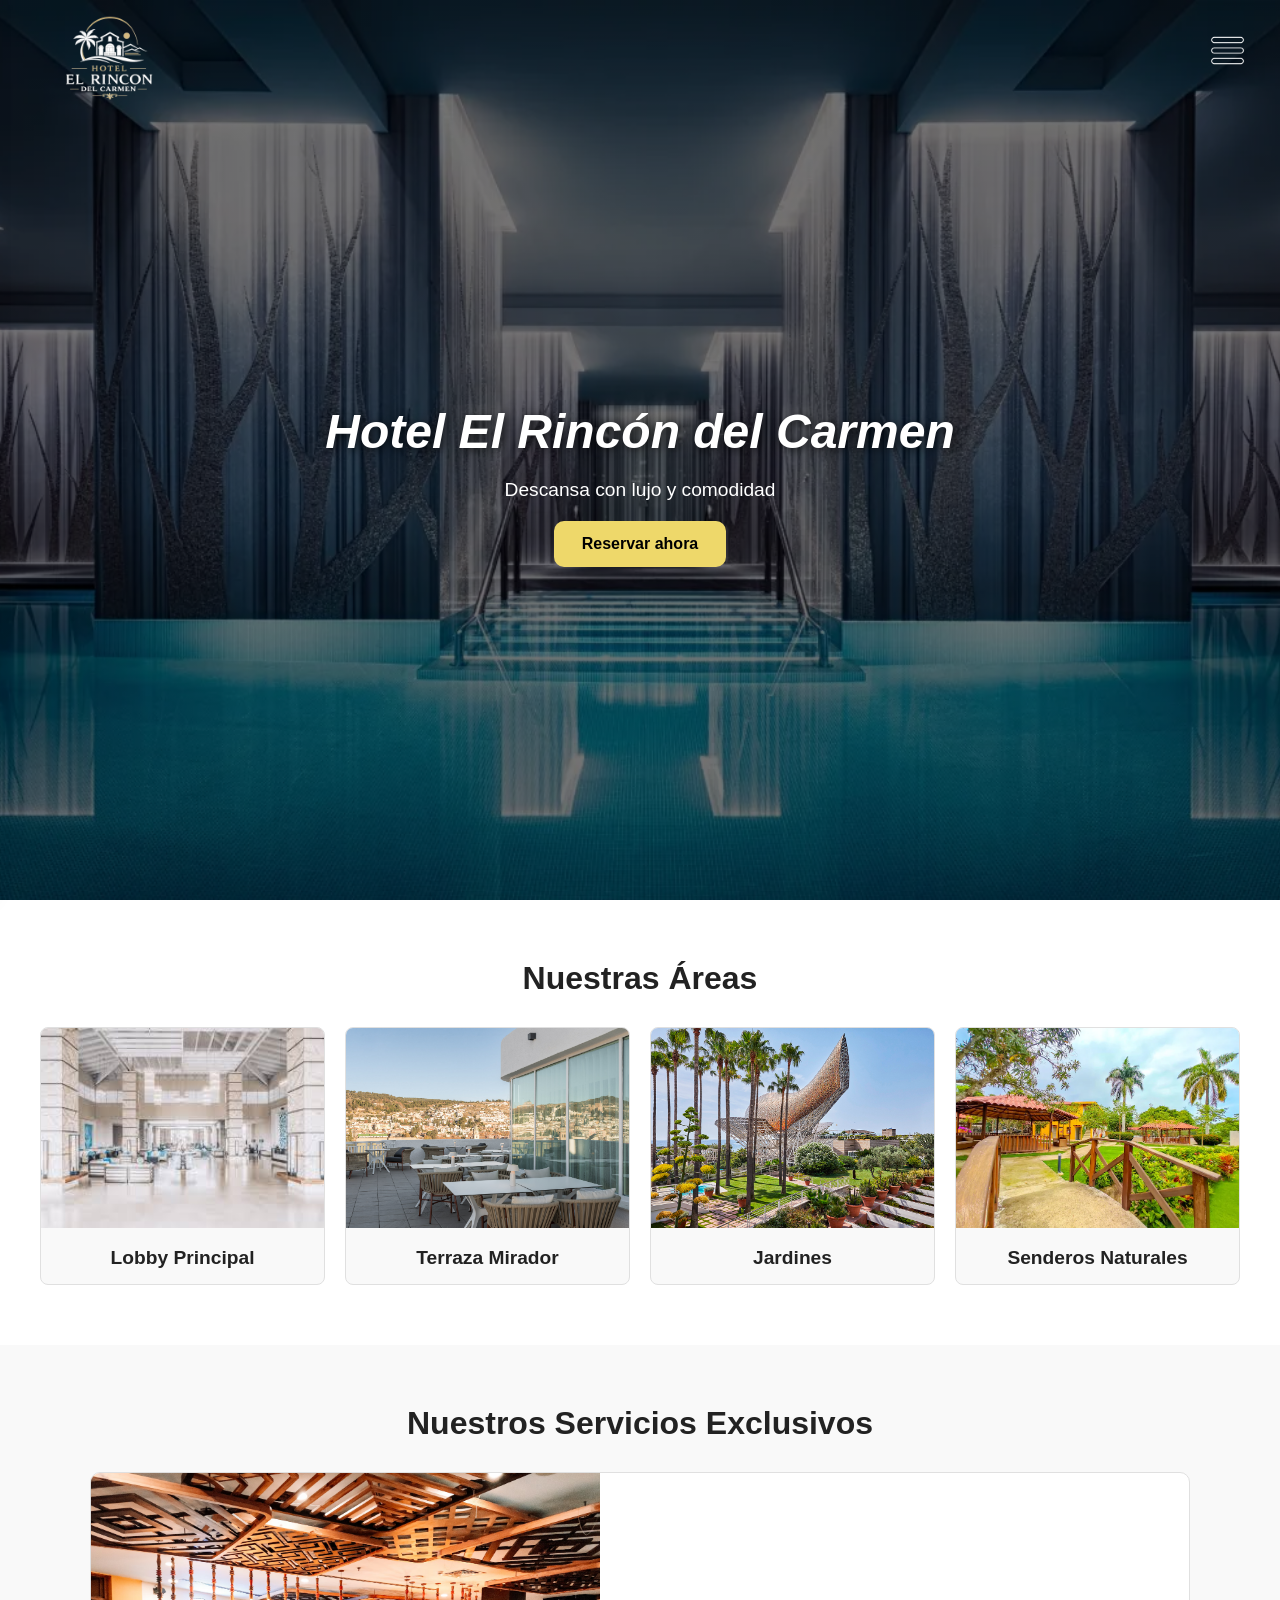
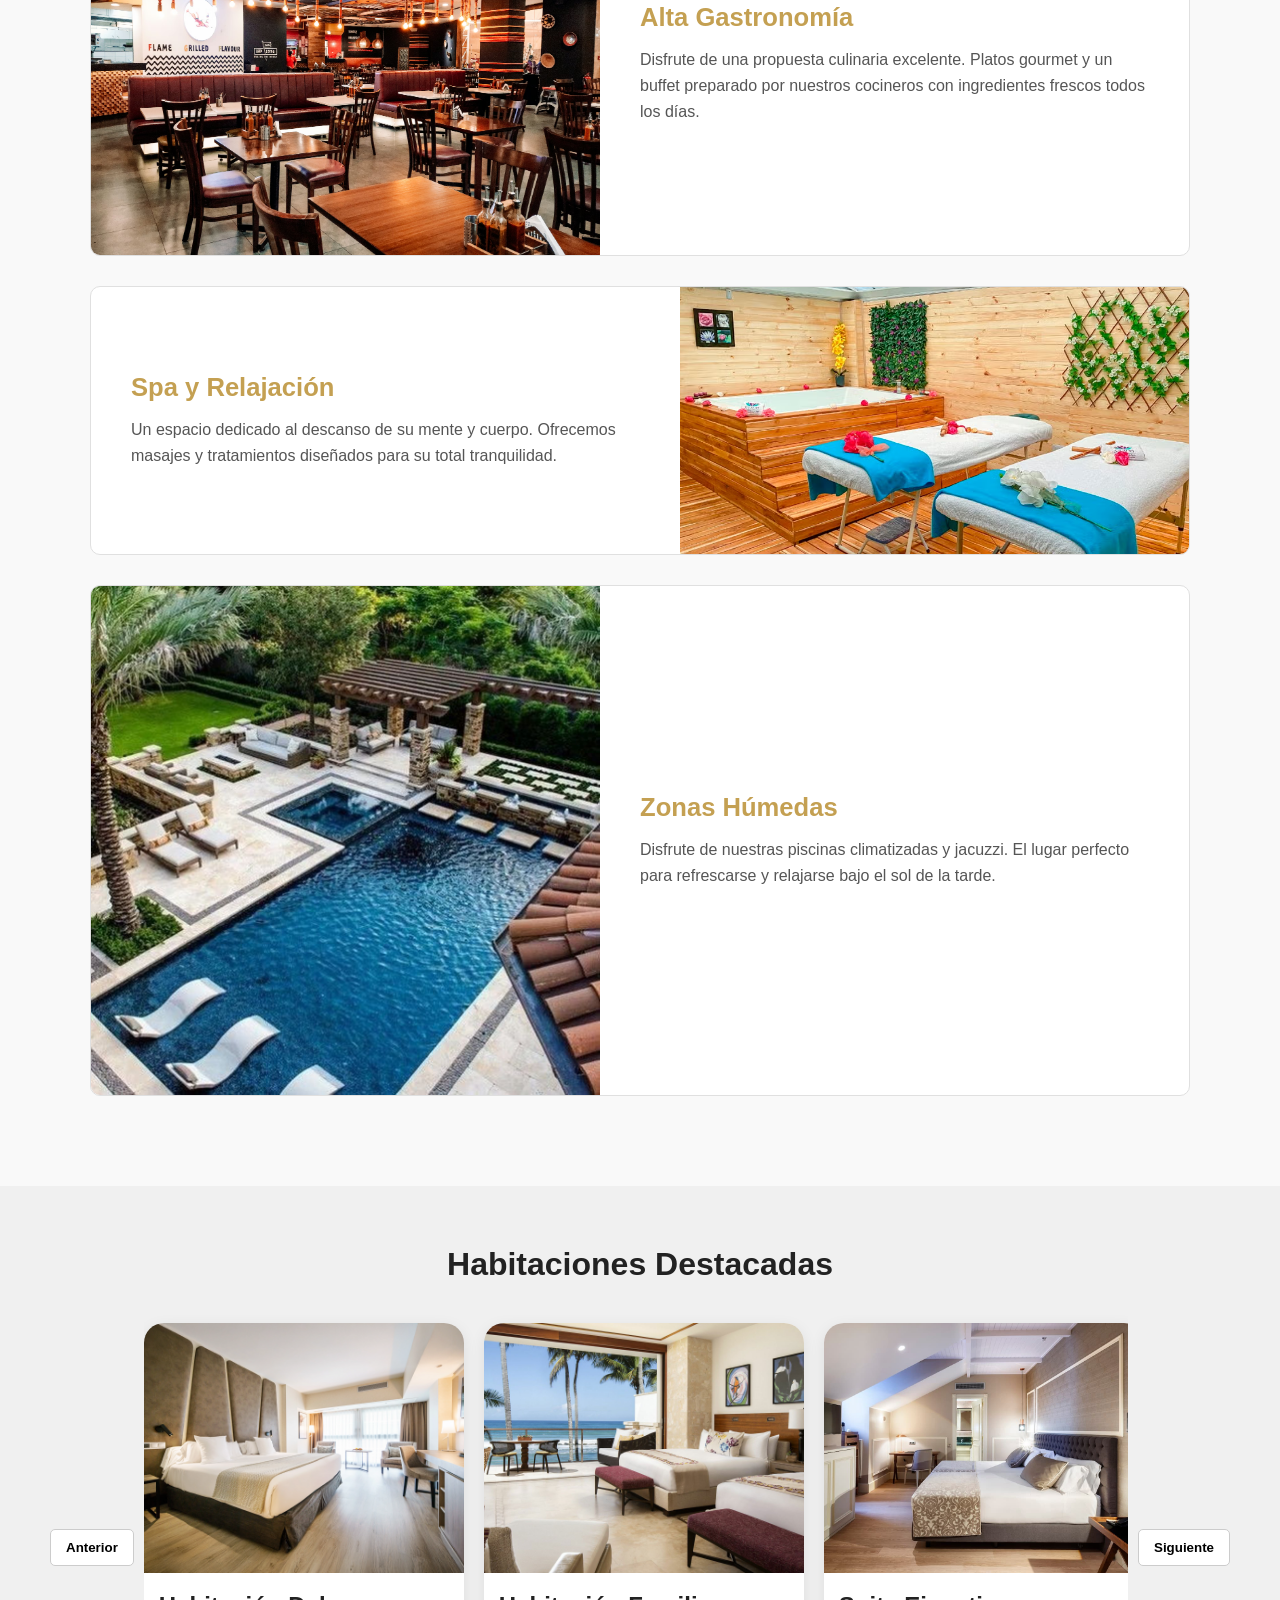
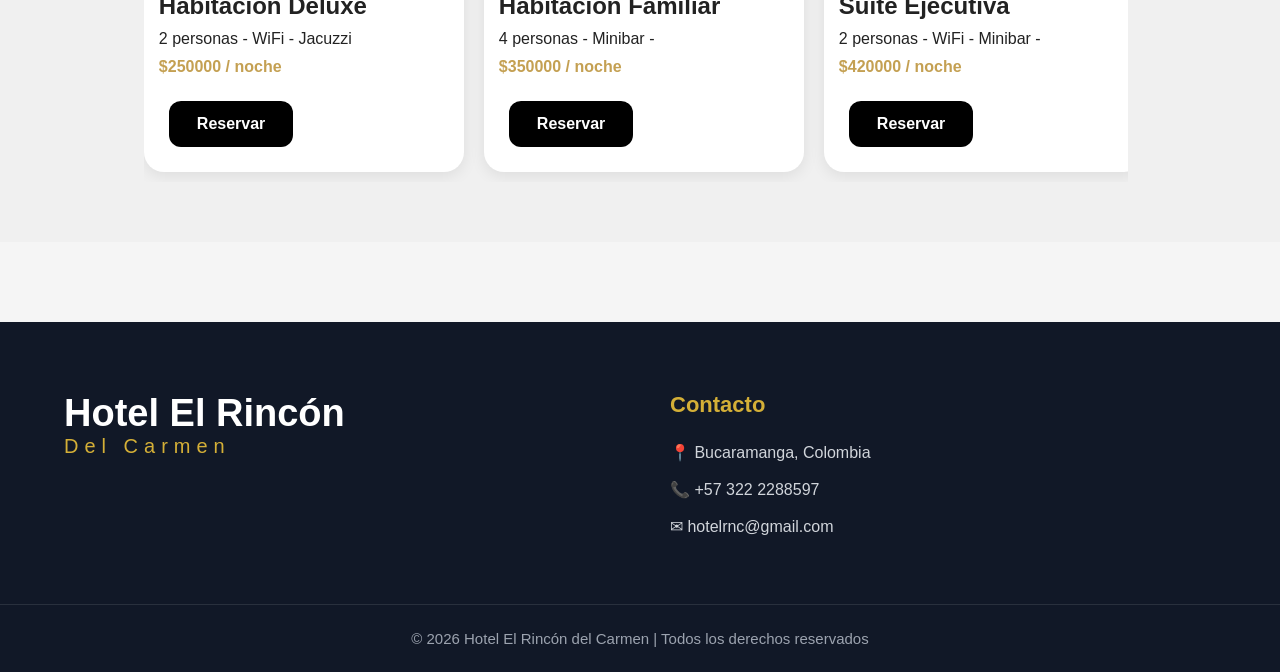
==== commit 9725a9e0: "se le mejoro la pagina al admin, permitiendo cambiar la informacion de las habitaciones, se mejoro e" ====
--- a/index.html
+++ b/index.html
@@ -7,7 +7,9 @@
   <title>Rincón del Carmen</title>
   <script src="js/sidebar.js" defer></script>
   <script src="js/reservas.js" defer></script>
-  <script src="js/components/carousel.js"></script>
+  <script src="js/components/carousel.js" defer></script>
+  <script src="js/storage.js" defer></script>
+  <script src="./js/index.js" defer></script>
   <link rel="stylesheet" href="./css/styles.css">
 </head>
 
@@ -114,49 +116,8 @@
     <div class="carrusel-contenedor">
       <button class="carrusel-btn prev">Anterior</button>
       
-      <div class="carrusel-track">
-        <div class="card-habitacion">
-          <img src="./assets/img/habitacion1.webp" alt="Habitación">
-          <h3>Habitación Deluxe</h3>
-          <p>2 camas - Jacuzzi - WiFi</p>
-          <span>$250.000 / noche</span>
-          <a href="#" onclick="reservarHabitacion()">Reservar</a>
-        </div>
-        <div class="card-habitacion">
-          <img src="./assets/img/habitacion2.jpg" alt="Habitación">
-          <h3>Habitación Familiar</h3>
-          <p>4 personas - Minibar</p>
-          <span>$350.000 / noche</span>
-          <a href="#" onclick="reservarHabitacion()">Reservar</a>
-        </div>
-        <div class="card-habitacion">
-          <img src="./assets/img/habitacion3.jpg" alt="Habitación">
-          <h3>Suite Ejecutiva</h3>
-          <p>King Bed - Vista panorámica - WiFi</p>
-          <span>$420.000 / noche</span>
-          <a href="#" onclick="reservarHabitacion()">Reservar</a>
-        </div>
-        <div class="card-habitacion">
-          <img src="./assets/img/habitacion4.jpg" alt="Habitación">
-          <h3>Habitación Premium</h3>
-          <p>2 personas - Balcón - Minibar</p>
-          <span>$310.000 / noche</span>
-          <a href="#" onclick="reservarHabitacion()">Reservar</a>
-        </div>
-        <div class="card-habitacion">
-          <img src="./assets/img/habitacion5.jpg" alt="Habitación">
-          <h3>Suite Presidencial</h3>
-          <p>Jacuzzi - Sala privada - Terraza</p>
-          <span>$650.000 / noche</span>
-          <a href="#" onclick="reservarHabitacion()">Reservar</a>
-        </div>
-        <div class="card-habitacion">
-          <img src="./assets/img/habitacion6.jpg" alt="Habitación">
-          <h3>Suite Romántica</h3>
-          <p>Cama Queen - Jacuzzi - Vista nocturna</p>
-          <span>$480.000 / noche</span>
-          <a href="#" onclick="reservarHabitacion()">Reservar</a>
-        </div>
+      <div class="carrusel-track" id="contenedorHabitaciones">
+
       </div>
 
       <button class="carrusel-btn next">Siguiente</button>
@@ -165,7 +126,27 @@
 
   <!-- FOOTER -->
   <footer class="footer">
-    <h3>Hotel El Rincón del Carmen</h3>
-    <p>Dirección: Bucaramanga, Colombia</p>
-    <p>Teléfono: +57 300 000 0000</p>
+
+  <div class="footer-contenedor">
+
+    <div class="footer-logo">
+      <h2>Hotel El Rincón</h2>
+      <span>Del Carmen</span>
+
+    </div>
+
+    <div class="footer-seccion">
+      <h3>Contacto</h3>
+      <p>📍 Bucaramanga, Colombia</p>
+      <p>📞 +57 322 2288597</p>
+      <p>✉ hotelrnc@gmail.com</p>
+    </div>
+
+
+  </div>
+
+  <div class="footer-copy">
+    <p>© 2026 Hotel El Rincón del Carmen | Todos los derechos reservados</p>
+  </div>
+
   </footer>
--- a/css/styles.css
+++ b/css/styles.css
@@ -139,25 +139,42 @@
   margin: 8px 0;
 }
 
-/* PORTADA (Fondo Negro plano de respaldo) */
-.portada {
+/* PORTADA */
+
+.portada{
   height: 100vh;
+
   display: flex;
   flex-direction: column;
   justify-content: center;
   align-items: center;
+
   text-align: center;
+
   color: white;
+
   padding-top: 70px;
-  background-color: #333333;
-  background-image: url("../assets/img/hotel.webp");
+
+  background:
+
+    linear-gradient(
+      rgba(0,0,0,0.55),
+      rgba(0,0,0,0.55)
+    ),
+
+    url("../assets/img/hotel.webp");
+
   background-size: cover;
+
   background-position: center;
+
+  background-repeat: no-repeat;
 }
 
 .portada h1 {
   font-size: 3rem;
   font-style: italic;
+  text-shadow: 2px 2px 10px rgba(0,0,0,0.7); /*x y blur color*/
 }
 
 .portada p {
@@ -365,19 +382,180 @@
 }
 
 /* FOOTER */
-.footer {
-  padding: 30px;
-  text-align: center;
-  background-color: black;
-  color: white;
-}
-
-/* RESPONSIVE RESPONSIVO BÁSICO */
-@media (max-width: 768px) {
-  .bloque-servicio, .bloque-servicio.inverso {
+.footer{
+    background: #111827;
+    color: white;
+    padding-top: 70px;
+    margin-top: 80px;
+    font-family: 'Poppins', sans-serif;
+}
+
+.footer-contenedor{
+    width: 90%;
+    max-width: 1300px;
+    margin: auto;
+    display: flex;
+    justify-content: space-between;
+    gap: 60px;
+    flex-wrap: wrap;
+    padding-bottom: 50px;
+}
+
+.footer-logo{
+    flex: 1;
+    min-width: 300px;
+}
+
+.footer-logo h2{
+    font-size: 38px;
+    font-weight: 700;
+    color: #ffffff;
+    margin-bottom: 0;
+}
+
+.footer-logo span{
+    font-size: 20px;
+    letter-spacing: 6px;
+    color: #d4af37;
+    display: block;
+    margin-bottom: 25px;
+}
+
+.footer-logo p{
+    color: #cbd5e1;
+    line-height: 30px;
+    max-width: 400px;
+    font-size: 17px;
+}
+
+.footer-seccion{
+    flex: 1;
+    min-width: 220px;
+}
+
+.footer-seccion h3{
+    font-size: 22px;
+    margin-bottom: 25px;
+    color: #d4af37;
+}
+
+.footer-seccion p{
+    margin-bottom: 18px;
+    color: #d1d5db;
+    font-size: 16px;
+}
+
+.footer-seccion a{
+    display: block;
+    margin-bottom: 15px;
+    text-decoration: none;
+    color: #d1d5db;
+    transition: 0.3s;
+    font-size: 16px;
+}
+
+.footer-seccion a:hover{
+    color: #d4af37;
+    padding-left: 5px;
+}
+
+.footer-copy{
+    border-top: 1px solid rgba(255,255,255,0.1);
+    text-align: center;
+    padding: 25px 10px;
+}
+
+.footer-copy p{
+    color: #9ca3af;
+    font-size: 15px;
+}
+
+/* RESPONSIVE */
+
+@media(max-width: 768px){
+    .bloque-servicio, .bloque-servicio.inverso {
+      flex-direction: column;
+    }
+    .columna-texto {
+      padding: 20px;
+    }
+
+    .footer-contenedor{
+      flex-direction: column;
+      gap: 40px;
+    }
+
+    .footer-logo h2{
+      font-size: 30px;
+    }
+
+
+}
+
+/* ========================================= */
+/* RESPONSIVE HABITACIONES */
+/* ========================================= */
+
+@media(max-width: 768px){
+
+  /* CONTENEDOR */
+
+  .carrusel-contenedor{
     flex-direction: column;
-  }
-  .columna-texto {
-    padding: 20px;
-  }
+    gap: 20px;
+  }
+
+  /* TRACK */
+
+  .carrusel-track{
+    width: 100%;
+    overflow-x: auto;
+    scroll-snap-type: x mandatory;
+    padding-bottom: 15px;
+  }
+
+  /* CARDS */
+
+  .card-habitacion{
+
+    flex: 0 0 85%; /*no puede crecer, no puede encogerse y se le asigna el tamaño base*/
+
+    margin: 0 auto;
+
+    scroll-snap-align: center;
+
+  }
+
+  /* IMAGEN */
+
+  .card-habitacion img{
+    height: 220px;
+  }
+
+  /* TEXTO */
+
+  .card-habitacion h3{
+    font-size: 1.3rem;
+  }
+
+  .card-habitacion p,
+  .card-habitacion span{
+    font-size: 0.95rem;
+  }
+
+  /* BOTÓN RESERVAR */
+
+  .card-habitacion a{
+    display: block;
+    width: fit-content;
+    margin: 20px auto;
+  }
+
+  /* BOTONES DEL CARRUSEL */
+
+  .carrusel-btn{
+    padding: 8px 14px;
+    font-size: 14px;
+  }
+
 }
